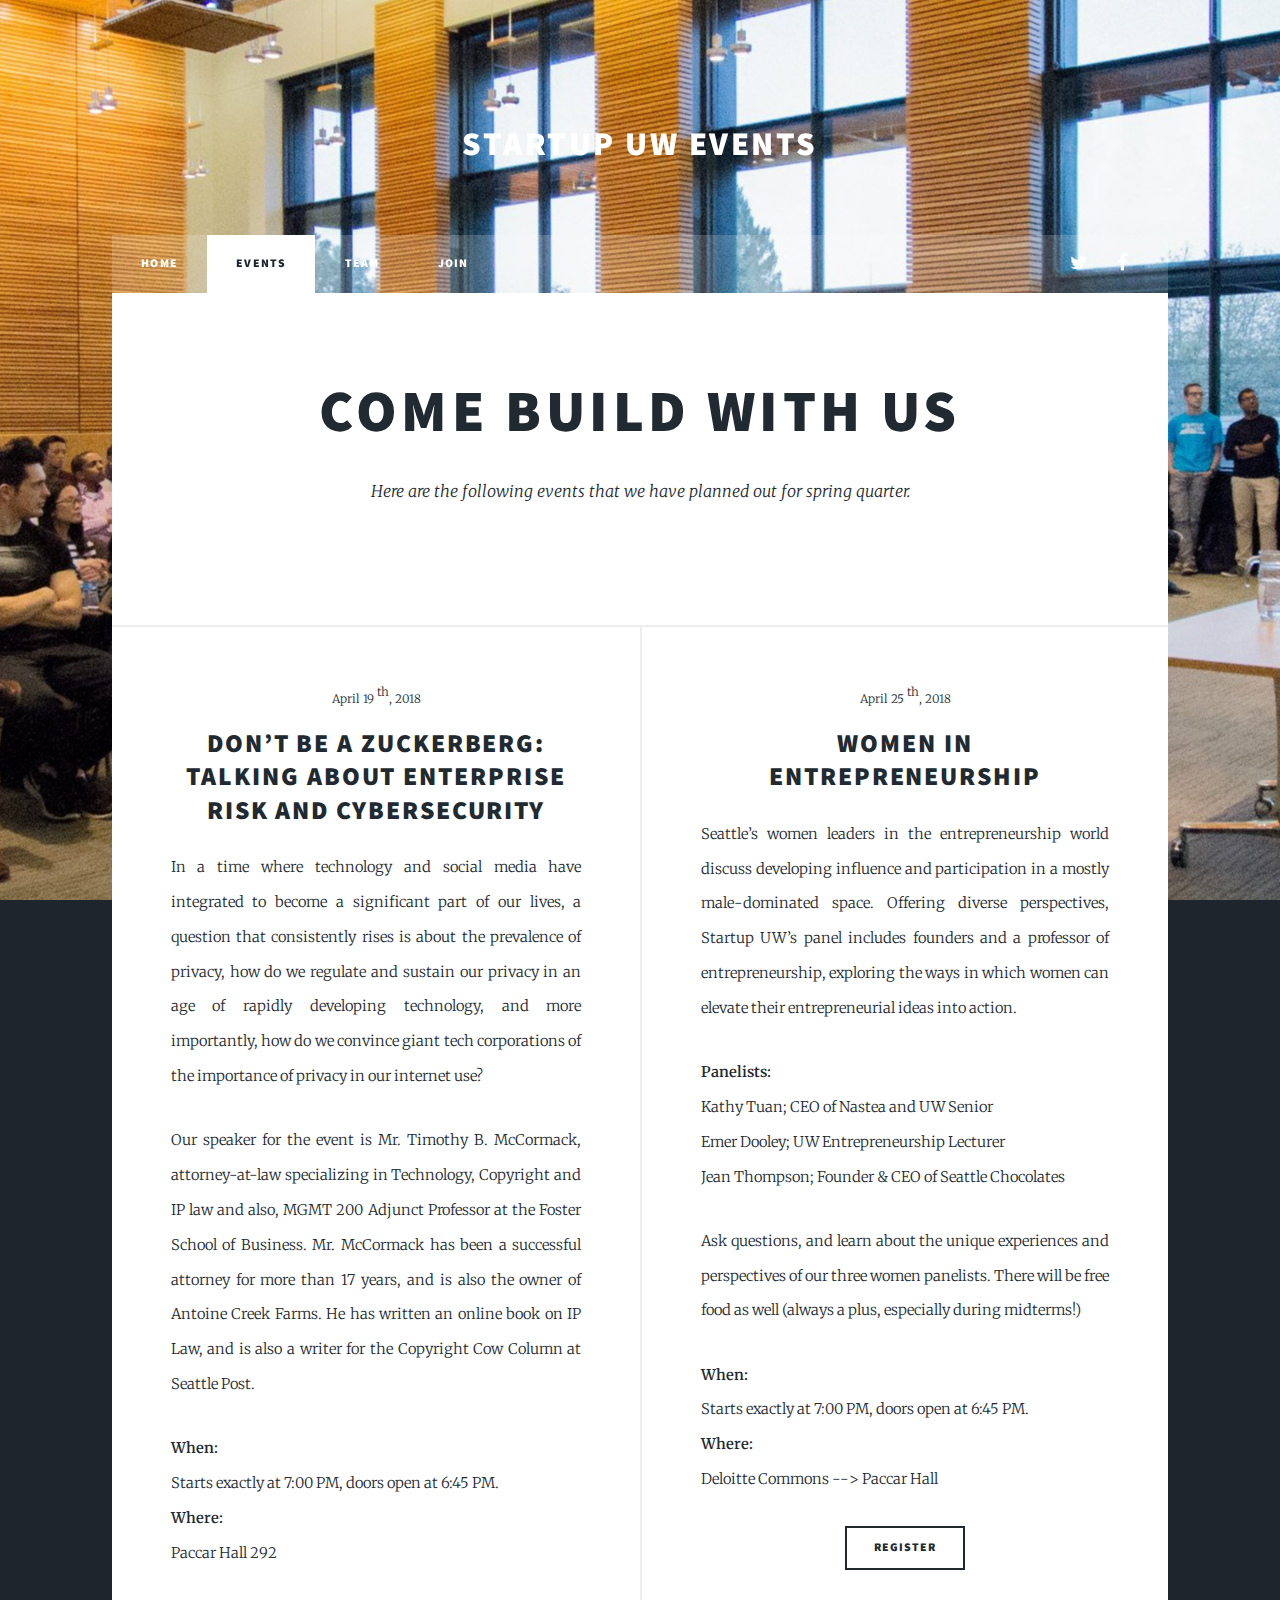
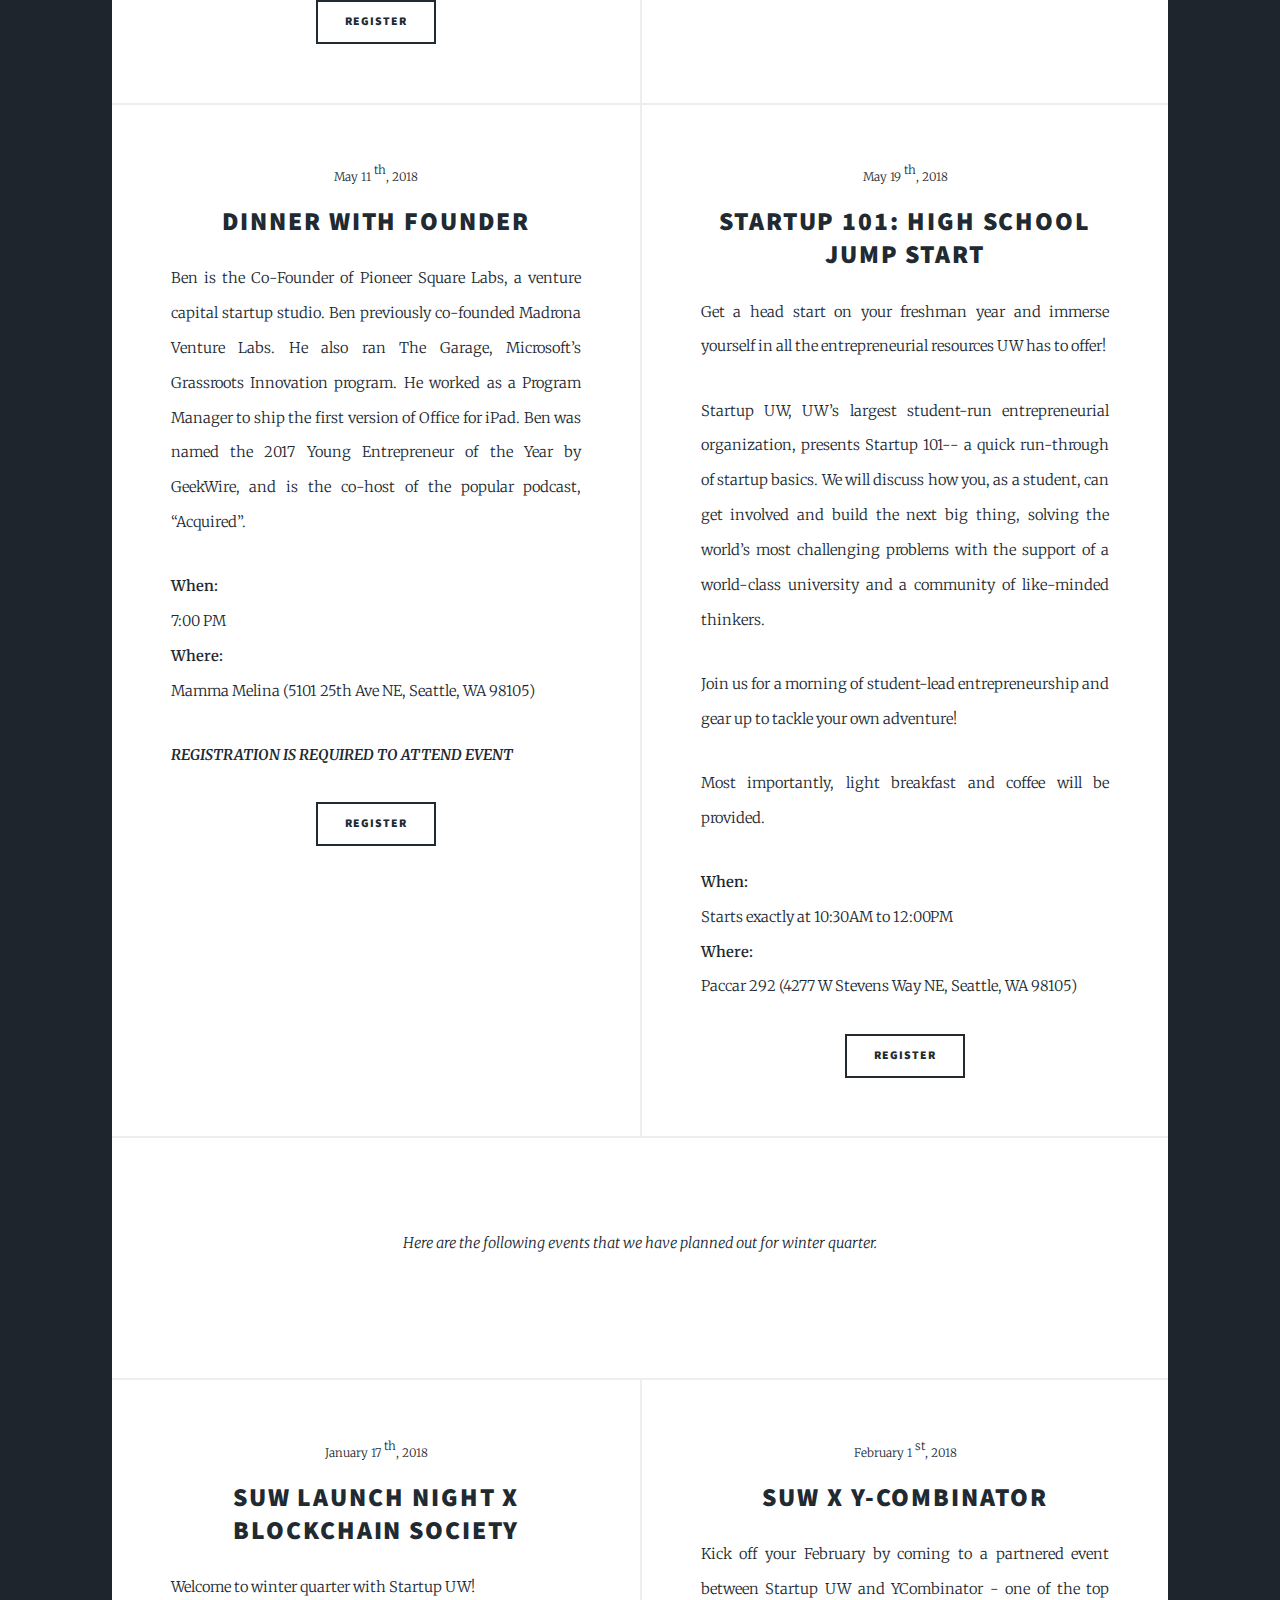
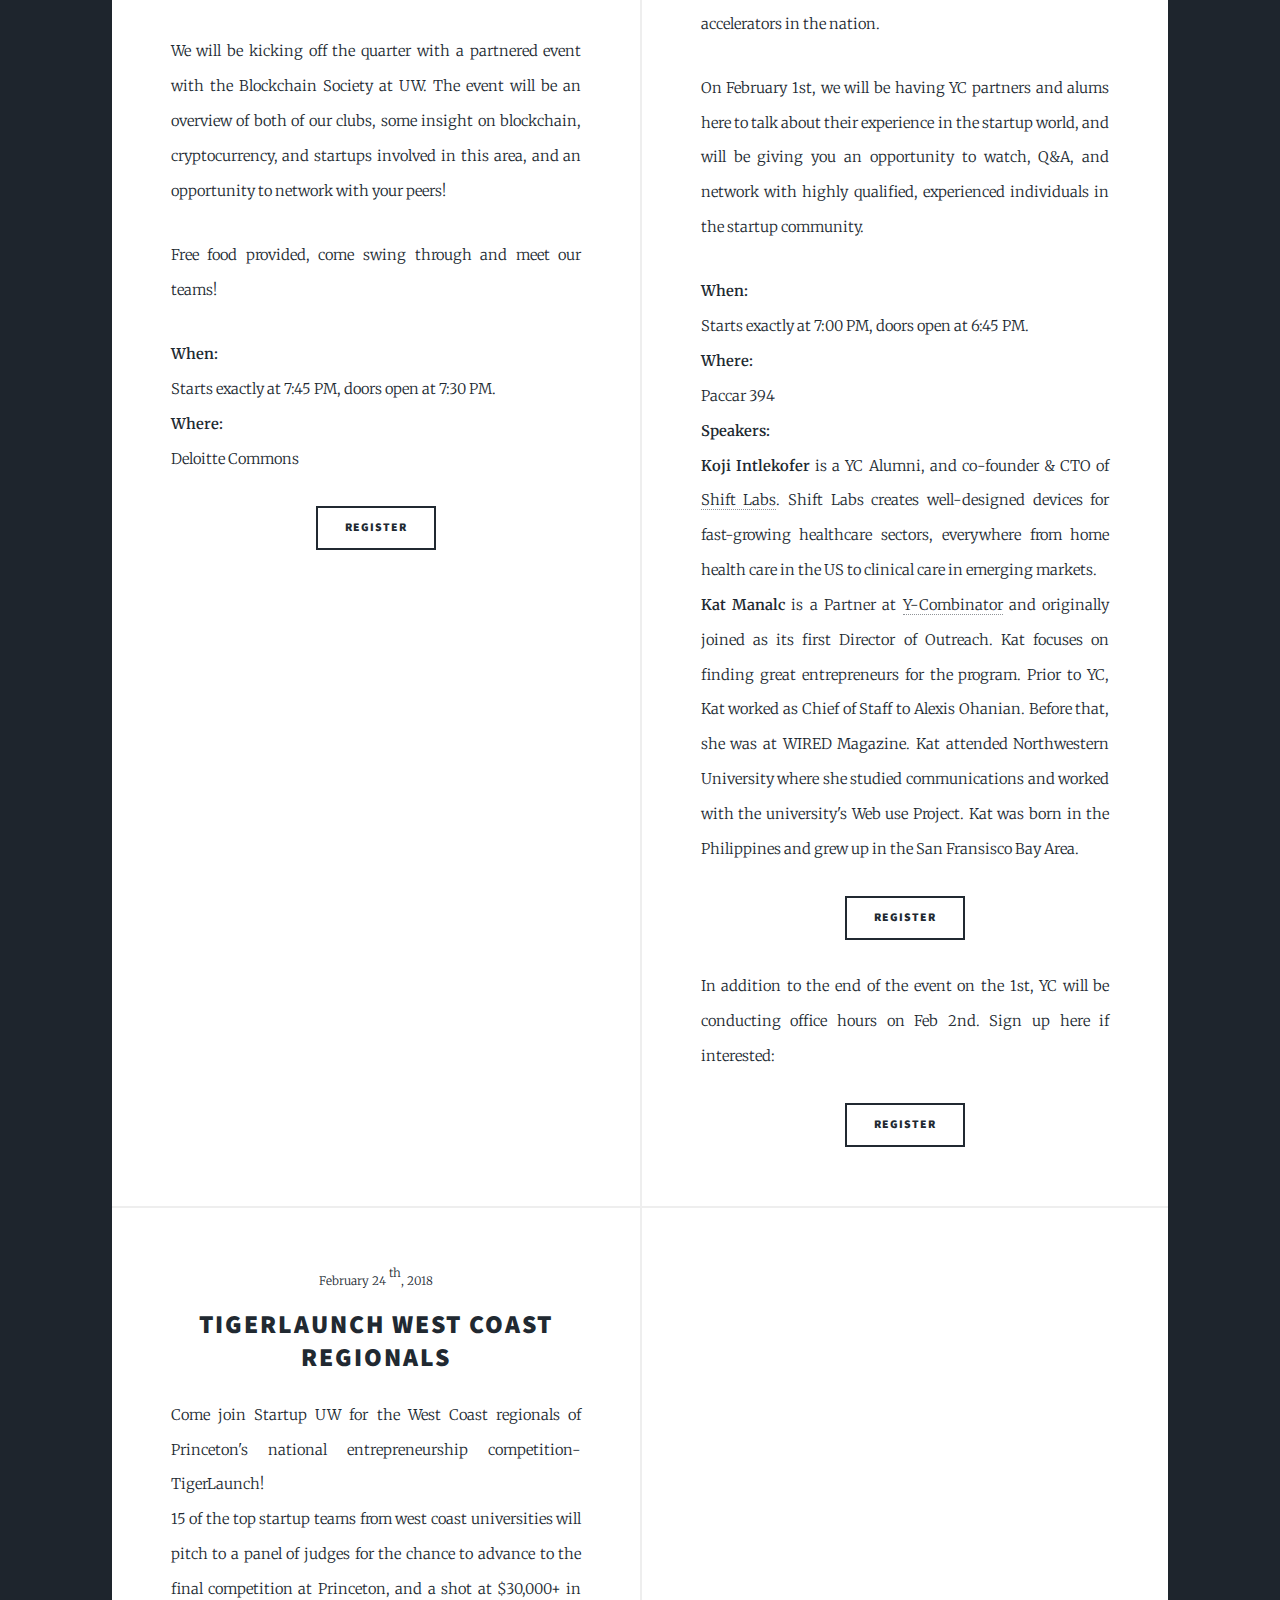
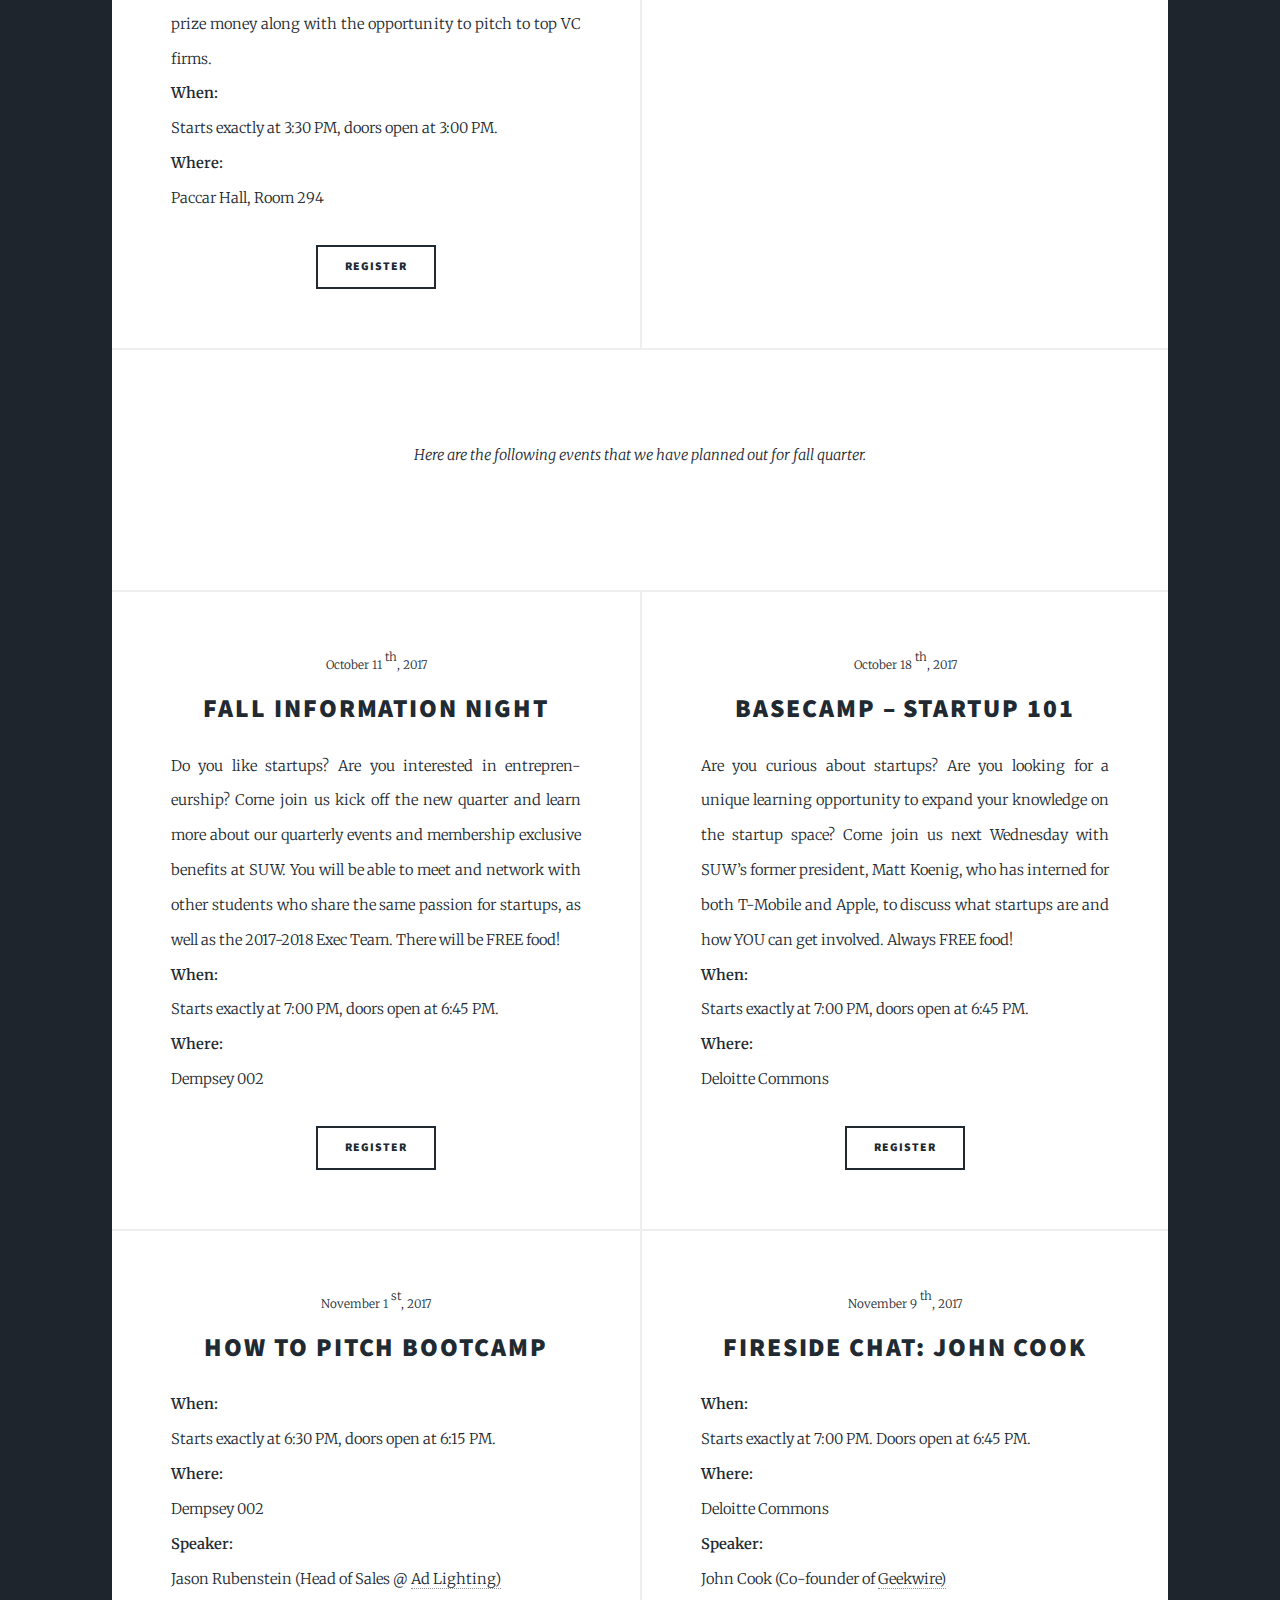
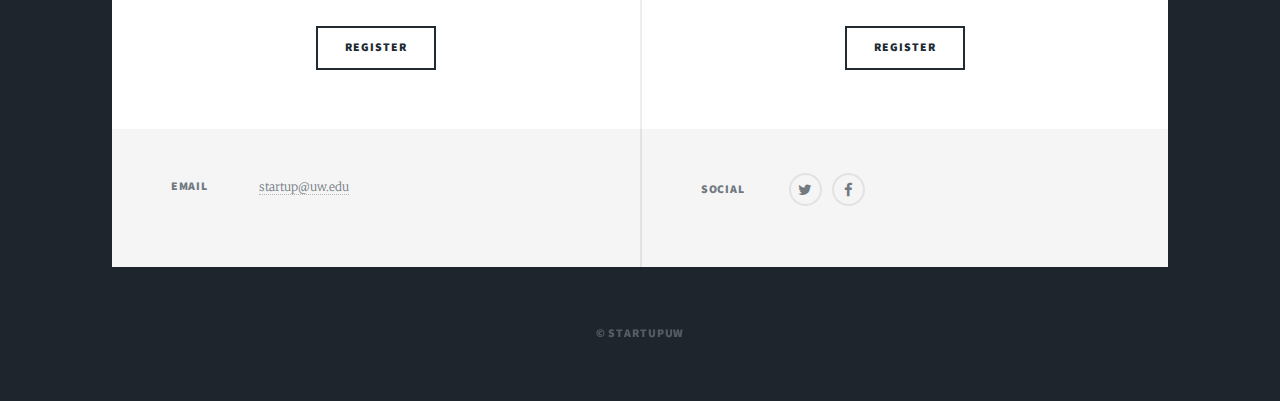
==== events.html @ 639ee4bf "transfer from old repo" ====
<!DOCTYPE HTML>
<html>
    <head>
        <!-- Global site tag (gtag.js) - Google Analytics -->
        <script async src="https://www.googletagmanager.com/gtag/js?id=UA-109520435-2"></script>
        <script>
            window.dataLayer = window.dataLayer || [];
            function gtag() { dataLayer.push(arguments); }
            gtag('js', new Date());

            gtag('config', 'UA-109520435-2');
        </script>
        <title>Startup UW Events</title>
        <meta charset="utf-8" />
        <meta name="viewport" content="width=device-width, initial-scale=1, user-scalable=no" />
        <link rel="stylesheet" href="assets/css/main.css" />
        <noscript>
            <link rel="stylesheet" href="assets/css/noscript.css" />
        </noscript>
        <link rel="shortcut icon" type="images/png" href="images/white_logo.png" />
        <!-- SEO -->
        <meta name="description" content="Here is what we have planned for the quarter." />
        <meta name="robots" content="index,follow" />
        <link rel="canonical" href="http://startupuw.com/events.html" />
        <meta property="og:locale" content="en_US" />
        <meta property="og:type" content="website" />
        <meta property="og:title" content="Startup UW Events" />
        <meta property="og:description" content="Here is what we have planned for the quarter." />
        <meta property="og:url" content="http://startupuw.com/events.html" />
        <meta property="og:site_name" content="Startup UW Events" />
    </head>
    <body class="is-loading">
        <!-- Wrapper -->
        <div id="wrapper">
            <!-- Header -->
            <header id="header">
                <a href="index.html" class="logo">Startup UW Events</a>
            </header>
            <!-- Nav -->
            <nav id="nav">
                <ul class="links">
                    <li>
                        <a href="index.html">Home</a>
                    </li>
                    <li class="active">
                        <a href="events.html">Events</a>
                    </li>
                    <li>
                        <a href="team.html">Team</a>
                    </li>
                    <li>
                        <a href="join.html">Join</a>
                    </li>
                </ul>
                <ul class="icons">
                    <li>
                        <a href="https://twitter.com/startupuw" target="_blank" class="icon fa-twitter">
                            <span class="label">Twitter</span>
                        </a>
                    </li>
                    <li>
                        <a href="https://www.facebook.com/StartupUW/" target="_blank" class="icon fa-facebook">
                            <span class="label">Facebook</span>
                        </a>
                    </li>
                </ul>
            </nav>
            <!-- Main -->
            <div id="main">
                <!-- Spring Quarter -->
                <section class="post">
                    <header class="major">
                        <h1>Come build with us</h1>
                        <p>Here are the following events that we have planned out for spring quarter.</p>
                    </header>
                </section>
                <section class="posts">
                    <article>
                        <header>
                            <span class="date">April 19
                                <sup>th</sup>, 2018</span>
                            <h2>Don’t Be A Zuckerberg: Talking About Enterprise Risk and Cybersecurity</h2>
                        </header>
                        <p>In a time where technology and social media have integrated to become a significant part of our lives,
                            a question that consistently rises is about the prevalence of privacy, how do we regulate and sustain
                            our privacy in an age of rapidly developing technology, and more importantly, how do we convince
                            giant tech corporations of the importance of privacy in our internet use?
                        </p>
                        <p>Our speaker for the event is Mr. Timothy B. McCormack, attorney-at-law specializing in Technology, Copyright
                            and IP law and also, MGMT 200 Adjunct Professor at the Foster School of Business. Mr. McCormack has
                            been a successful attorney for more than 17 years, and is also the owner of Antoine Creek Farms.
                            He has written an online book on IP Law, and is also a writer for the Copyright Cow Column at Seattle
                            Post.
                        </p>
                        <p>
                            <b>When:</b>
                            <br>Starts exactly at 7:00 PM, doors open at 6:45 PM.
                            <br>
                            <b>Where:</b>
                            <br>Paccar Hall 292
                        </p>
                        <ul class="actions">
                            <li>
                                <a href="https://www.facebook.com/events/221609828608745/" target="_blank" class="button">Register</a>
                            </li>
                        </ul>
                    </article>
                    <article>
                        <header>
                            <span class="date">April 25
                                <sup>th</sup>, 2018</span>
                            <h2>Women in Entrepreneurship</h2>
                        </header>
                        <p>Seattle’s women leaders in the entrepreneurship world discuss developing influence and participation
                            in a mostly male-dominated space. Offering diverse perspectives, Startup UW’s panel includes founders
                            and a professor of entrepreneurship, exploring the ways in which women can elevate their entrepreneurial
                            ideas into action.
                        </p>
                        <p>
                            <b>Panelists:</b>
                            <br>Kathy Tuan; CEO of Nastea and UW Senior
                            <br>Emer Dooley; UW Entrepreneurship Lecturer
                            <br>Jean Thompson; Founder & CEO of Seattle Chocolates
                        </p>
                        <p>Ask questions, and learn about the unique experiences and perspectives of our three women panelists.
                            There will be free food as well (always a plus, especially during midterms!)
                        </p>
                        <p>
                            <b>When:</b>
                            <br>Starts exactly at 7:00 PM, doors open at 6:45 PM.
                            <br>
                            <b>Where:</b>
                            <br>Deloitte Commons --> Paccar Hall
                            <br>
                        </p>
                        <ul class="actions">
                            <li>
                                <a href="https://www.facebook.com/events/1620602851350587/" target="_blank" class="button">Register</a>
                            </li>
                        </ul>
                    </article>
                    <article>
                        <header>
                            <span class="date">May 11
                                <sup>th</sup>, 2018</span>
                            <h2>Dinner with Founder</h2>
                        </header>
                        <p>Ben is the Co-Founder of Pioneer Square Labs, a venture capital startup studio. Ben previously co-founded
                            Madrona Venture Labs. He also ran The Garage, Microsoft’s Grassroots Innovation program. He worked
                            as a Program Manager to ship the first version of Office for iPad. Ben was named the 2017 Young Entrepreneur
                            of the Year by GeekWire, and is the co-host of the popular podcast, “Acquired”.
                        </p>
                        <p>
                            <b>When:</b>
                            <br>7:00 PM
                            <br>
                            <b>Where:</b>
                            <br>Mamma Melina (5101 25th Ave NE, Seattle, WA 98105)
                        </p>
                        <p>
                            <b>
                                <i>REGISTRATION IS REQUIRED TO ATTEND EVENT</i>
                            </b>
                        </p>
                        <ul class="actions">
                            <li>
                                <a href="https://docs.google.com/forms/d/e/1FAIpQLSdg9eUUp4N2wYi7ADq1NEzGvIMJ6RILuIgF_7O7c1Q0w0enww/viewform" target="_blank"
                                    class="button">Register</a>
                            </li>
                        </ul>
                    </article>
                    <article>
                        <header>
                            <span class="date">May 19
                                <sup>th</sup>, 2018</span>
                            <h2>Startup 101: High School Jump Start</h2>
                        </header>
                        <p>Get a head start on your freshman year and immerse yourself in all the entrepreneurial resources UW has
                            to offer!
                        </p>
                        <p>Startup UW, UW’s largest student-run entrepreneurial organization, presents Startup 101-- a quick run-through
                            of startup basics. We will discuss how you, as a student, can get involved and build the next big
                            thing, solving the world’s most challenging problems with the support of a world-class university
                            and a community of like-minded thinkers.
                        </p>
                        <p>Join us for a morning of student-lead entrepreneurship and gear up to tackle your own adventure!</p>
                        <p>Most importantly, light breakfast and coffee will be provided.
                        </p>
                        <p>
                            <b>When:</b>
                            <br>Starts exactly at 10:30AM to 12:00PM
                            <br>
                            <b>Where:</b>
                            <br>Paccar 292 (4277 W Stevens Way NE, Seattle, WA 98105)
                        </p>
                        <ul class="actions">
                            <li>
                                <a href="https://docs.google.com/forms/d/e/1FAIpQLSfsmeX9G_Hav7gb3EBlpR1J9qPY_Q-9jnUldA_1PA6x4UiReg/viewform" target="_blank"
                                    class="button">Register</a>
                            </li>
                        </ul>
                    </article>
                </section>
                <!-- Winter Quarter -->
                <section class="post">
                    <header class="major">
                        <p>Here are the following events that we have planned out for winter quarter.</p>
                    </header>
                </section>
                <section class="posts">
                    <article>
                        <header>
                            <span class="date">January 17
                                <sup>th</sup>, 2018</span>
                            <h2>SUW Launch Night x Blockchain Society</h2>
                        </header>
                        <p>Welcome to winter quarter with Startup UW!</p>
                        <p>We will be kicking off the quarter with a partnered event with the Blockchain Society at UW. The event
                            will be an overview of both of our clubs, some insight on blockchain, cryptocurrency, and startups
                            involved in this area, and an opportunity to network with your peers!
                        </p>
                        <p>Free food provided, come swing through and meet our teams!</p>
                        <p>
                            <b>When:</b>
                            <br>Starts exactly at 7:45 PM, doors open at 7:30 PM.
                            <br>
                            <b>Where:</b>
                            <br>Deloitte Commons
                        </p>
                        <ul class="actions">
                            <li>
                                <a href="https://www.facebook.com/events/256025031598084/" target="_blank" class="button">Register</a>
                            </li>
                        </ul>
                    </article>
                    <article>
                        <header>
                            <span class="date">February 1
                                <sup>st</sup>, 2018</span>
                            <h2>SUW x Y-Combinator</h2>
                        </header>
                        <p>Kick off your February by coming to a partnered event between Startup UW and YCombinator - one of the
                            top accelerators in the nation.
                        </p>
                        <p>On February 1st, we will be having YC partners and alums here to talk about their experience in the startup
                            world, and will be giving you an opportunity to watch, Q&A, and network with highly qualified, experienced
                            individuals in the startup community.
                        </p>
                        <p>
                            <b>When:</b>
                            <br>Starts exactly at 7:00 PM, doors open at 6:45 PM.
                            <br>
                            <b>Where:</b>
                            <br>Paccar 394
                            <br>
                            <b>Speakers:</b>
                            <br>
                            <b>Koji Intlekofer</b> is a YC Alumni, and co-founder & CTO of
                            <a href="http://www.shiftlabs.com/" target="_blank">Shift Labs</a>. Shift Labs creates well-designed devices for fast-growing healthcare sectors, everywhere
                            from home health care in the US to clinical care in emerging markets.
                            <br>
                            <b>Kat Manalc</b> is a Partner at
                            <a href="http://www.ycombinator.com/" target="_blank">Y-Combinator</a> and originally joined as its first Director of Outreach. Kat focuses on finding
                            great entrepreneurs for the program. Prior to YC, Kat worked as Chief of Staff to Alexis Ohanian.
                            Before that, she was at WIRED Magazine. Kat attended Northwestern University where she studied communications
                            and worked with the university's Web use Project. Kat was born in the Philippines and grew up in
                            the San Fransisco Bay Area.
                        </p>
                        <ul class="actions">
                            <li>
                                <a href="https://www.facebook.com/events/1948756235441749/" target="_blank" class="button">Register</a>
                            </li>
                        </ul>
                        <p>
                            In addition to the end of the event on the 1st, YC will be conducting office hours on Feb 2nd. Sign up here if interested:
                        </p>
                        <ul class="actions">
                            <li>
                                <a href="https://apply.ycombinator.com/events/153" target="_blank" class="button">Register</a>
                            </li>
                        </ul>
                    </article>
                    <article>
                        <header>
                            <span class="date">February 24
                                <sup>th</sup>, 2018</span>
                            <h2>TigerLaunch West Coast Regionals</h2>
                        </header>
                        <p>Come join Startup UW for the West Coast regionals of Princeton's national entrepreneurship competition-
                            TigerLaunch!
                            <br>15 of the top startup teams from west coast universities will pitch to a panel of judges for the
                            chance to advance to the final competition at Princeton, and a shot at $30,000+ in prize money along
                            with the opportunity to pitch to top VC firms.
                            <br>
                            <b>When:</b>
                            <br>Starts exactly at 3:30 PM, doors open at 3:00 PM.
                            <br>
                            <b>Where:</b>
                            <br>Paccar Hall, Room 294
                        </p>
                        <ul class="actions">
                            <li>
                                <a href="https://www.facebook.com/events/326226177869928/" target="_blank" class="button">Register</a>
                            </li>
                        </ul>
                    </article>
                    <article>
                    </article>
                </section>
                <!-- Autumn Quarter -->
                <section class="post">
                    <header class="major">
                        <p>Here are the following events that we have planned out for fall quarter.</p>
                    </header>
                </section>
                <section class="posts">
                    <article>
                        <header>
                            <span class="date">October 11
                                <sup>th</sup>, 2017</span>
                            <h2>Fall Information Night</h2>
                        </header>
                        <p>
                            Do you like startups? Are you interested in entrepren- eurship? Come join us kick off the new quarter and learn more about
                            our quarterly events and membership exclusive benefits at SUW. You will be able to meet and network
                            with other students who share the same passion for startups, as well as the 2017-2018 Exec Team.
                            There will be FREE food!
                            <br>
                            <b>When:</b>
                            <br>Starts exactly at 7:00 PM, doors open at 6:45 PM.
                            <br>
                            <b>Where:</b>
                            <br> Dempsey 002
                        </p>
                        <ul class="actions">
                            <li>
                                <a href="#" target="_blank" class="button">Register</a>
                            </li>
                        </ul>
                    </article>
                    <article>
                        <header>
                            <span class="date">October 18
                                <sup>th</sup>, 2017</span>
                            <h2>BASECAMP – STARTUP 101</h2>
                        </header>
                        <p>Are you curious about startups? Are you looking for a unique learning opportunity to expand your knowledge
                            on the startup space? Come join us next Wednesday with SUW’s former president, Matt Koenig, who has
                            interned for both T-Mobile and Apple, to discuss what startups are and how YOU can get involved.
                            Always FREE food!
                            <br>
                            <b>When:</b>
                            <br>Starts exactly at 7:00 PM, doors open at 6:45 PM.
                            <br>
                            <b>Where:</b>
                            <br>Deloitte Commons
                        </p>
                        <ul class="actions">
                            <li>
                                <a href="#" target="_blank" class="button">Register</a>
                            </li>
                        </ul>
                    </article>
                    <article>
                        <header>
                            <span class="date">November 1
                                <sup>st</sup>, 2017</span>
                            <h2>How to Pitch Bootcamp</h2>
                        </header>
                        <p>
                            <b>When:</b>
                            <br>Starts exactly at 6:30 PM, doors open at 6:15 PM.
                            <br>
                            <b>Where:</b>
                            <br>Dempsey 002
                            <br>
                            <b>Speaker:</b>
                            <br> Jason Rubenstein (Head of Sales @
                            <a href="https://www.adlightning.com/" target="_blank">Ad Lighting)</a>
                        </p>
                        <ul class="actions">
                            <li>
                                <a href="#" target="_blank" class="button">Register</a>
                            </li>
                        </ul>
                    </article>
                    <article>
                        <header>
                            <span class="date">November 9
                                <sup>th</sup>, 2017</span>
                            <h2>Fireside Chat: John Cook</h2>
                        </header>
                        <p>
                            <b>When:</b>
                            <br>Starts exactly at 7:00 PM. Doors open at 6:45 PM.
                            <br>
                            <b>Where:</b>
                            <br>Deloitte Commons
                            <br>
                            <b>Speaker:</b>
                            <br> John Cook (Co-founder of
                            <a href="https://www.geekwire.com/" target="_blank">Geekwire)</a>
                        </p>
                        <ul class="actions">
                            <li>
                                <a href="#" target="_blank" class="button">Register</a>
                            </li>
                        </ul>
                    </article>
                </section>
            </div>
            <!-- Footer -->
            <footer id="footer">
                <section class="split contact">
                    <section>
                        <h3>Email</h3>
                        <p>
                            <a href="mailto:startup@uw.edu">startup@uw.edu</a>
                        </p>
                    </section>
                </section>
                <section class="split contact">
                    <section>
                        <h3>Social</h3>
                        <ul class="icons alt">
                            <li>
                                <a href="https://twitter.com/startupuw" target="_blank" class="icon alt fa-twitter">
                                    <span class="label">Twitter</span>
                                </a>
                            </li>
                            <li>
                                <a href="https://www.facebook.com/StartupUW/" target="_blank" class="icon alt fa-facebook">
                                    <span class="label">Facebook</span>
                                </a>
                            </li>
                        </ul>
                    </section>
                </section>
            </footer>
            <!-- Copyright -->
            <div id="copyright">
                <ul>
                    <li>&copy; StartupUW</li>
                </ul>
            </div>
        </div>
        <!-- Scripts -->
        <script src="assets/js/jquery.min.js"></script>
        <script src="assets/js/jquery.scrollex.min.js"></script>
        <script src="assets/js/jquery.scrolly.min.js"></script>
        <script src="assets/js/skel.min.js"></script>
        <script src="assets/js/util.js"></script>
        <script src="assets/js/main.js"></script>
    </body>
</html>
---- assets/css/main.css ----
@import url(font-awesome.min.css);
@import url("https://fonts.googleapis.com/css?family=Merriweather:300,700,300italic,700italic|Source+Sans+Pro:900");

/* Reset */

	html, body, div, span, applet, object, iframe, h1, h2, h3, h4, h5, h6, p, blockquote, pre, a, abbr, acronym, address, big, cite, code, del, dfn, em, img, ins, kbd, q, s, samp, small, strike, strong, sub, sup, tt, var, b, u, i, center, dl, dt, dd, ol, ul, li, fieldset, form, label, legend, table, caption, tbody, tfoot, thead, tr, th, td, article, aside, canvas, details, embed, figure, figcaption, footer, header, hgroup, menu, nav, output, ruby, section, summary, time, mark, audio, video {
		margin: 0;
		padding: 0;
		border: 0;
		font-size: 100%;
		font: inherit;
		vertical-align: baseline;
	}

	article, aside, details, figcaption, figure, footer, header, hgroup, menu, nav, section {
		display: block;
	}

	body {
		line-height: 1;
	}

	ol, ul {
		list-style: none;
	}

	blockquote, q {
		quotes: none;
	}

	blockquote:before, blockquote:after, q:before, q:after {
		content: '';
		content: none;
	}

	table {
		border-collapse: collapse;
		border-spacing: 0;
	}

	body {
		-webkit-text-size-adjust: none;
	}

/* Box Model */

	*, *:before, *:after {
		-moz-box-sizing: border-box;
		-webkit-box-sizing: border-box;
		box-sizing: border-box;
	}

/* Grid */

	.row {
		border-bottom: solid 1px transparent;
		-moz-box-sizing: border-box;
		-webkit-box-sizing: border-box;
		box-sizing: border-box;
	}

	.row > * {
		float: left;
		-moz-box-sizing: border-box;
		-webkit-box-sizing: border-box;
		box-sizing: border-box;
	}

	.row:after, .row:before {
		content: '';
		display: block;
		clear: both;
		height: 0;
	}

	.row.uniform > * > :first-child {
		margin-top: 0;
	}

	.row.uniform > * > :last-child {
		margin-bottom: 0;
	}

	.row.\30 \25 > * {
		padding: 0 0 0 0rem;
	}

	.row.\30 \25 {
		margin: 0 0 -1px 0rem;
	}

	.row.uniform.\30 \25 > * {
		padding: 0rem 0 0 0rem;
	}

	.row.uniform.\30 \25 {
		margin: 0rem 0 -1px 0rem;
	}

	.row > * {
		padding: 0 0 0 1.5rem;
	}

	.row {
		margin: 0 0 -1px -1.5rem;
	}

	.row.uniform > * {
		padding: 1.5rem 0 0 1.5rem;
	}

	.row.uniform {
		margin: -1.5rem 0 -1px -1.5rem;
	}

	.row.\32 00\25 > * {
		padding: 0 0 0 3rem;
	}

	.row.\32 00\25 {
		margin: 0 0 -1px -3rem;
	}

	.row.uniform.\32 00\25 > * {
		padding: 3rem 0 0 3rem;
	}

	.row.uniform.\32 00\25 {
		margin: -3rem 0 -1px -3rem;
	}

	.row.\31 50\25 > * {
		padding: 0 0 0 2.25rem;
	}

	.row.\31 50\25 {
		margin: 0 0 -1px -2.25rem;
	}

	.row.uniform.\31 50\25 > * {
		padding: 2.25rem 0 0 2.25rem;
	}

	.row.uniform.\31 50\25 {
		margin: -2.25rem 0 -1px -2.25rem;
	}

	.row.\35 0\25 > * {
		padding: 0 0 0 0.75rem;
	}

	.row.\35 0\25 {
		margin: 0 0 -1px -0.75rem;
	}

	.row.uniform.\35 0\25 > * {
		padding: 0.75rem 0 0 0.75rem;
	}

	.row.uniform.\35 0\25 {
		margin: -0.75rem 0 -1px -0.75rem;
	}

	.row.\32 5\25 > * {
		padding: 0 0 0 0.375rem;
	}

	.row.\32 5\25 {
		margin: 0 0 -1px -0.375rem;
	}

	.row.uniform.\32 5\25 > * {
		padding: 0.375rem 0 0 0.375rem;
	}

	.row.uniform.\32 5\25 {
		margin: -0.375rem 0 -1px -0.375rem;
	}

	.\31 2u, .\31 2u\24 {
		width: 100%;
		clear: none;
		margin-left: 0;
	}

	.\31 1u, .\31 1u\24 {
		width: 91.6666666667%;
		clear: none;
		margin-left: 0;
	}

	.\31 0u, .\31 0u\24 {
		width: 83.3333333333%;
		clear: none;
		margin-left: 0;
	}

	.\39 u, .\39 u\24 {
		width: 75%;
		clear: none;
		margin-left: 0;
	}

	.\38 u, .\38 u\24 {
		width: 66.6666666667%;
		clear: none;
		margin-left: 0;
	}

	.\37 u, .\37 u\24 {
		width: 58.3333333333%;
		clear: none;
		margin-left: 0;
	}

	.\36 u, .\36 u\24 {
		width: 50%;
		clear: none;
		margin-left: 0;
	}

	.\35 u, .\35 u\24 {
		width: 41.6666666667%;
		clear: none;
		margin-left: 0;
	}

	.\34 u, .\34 u\24 {
		width: 33.3333333333%;
		clear: none;
		margin-left: 0;
	}

	.\33 u, .\33 u\24 {
		width: 25%;
		clear: none;
		margin-left: 0;
	}

	.\32 u, .\32 u\24 {
		width: 16.6666666667%;
		clear: none;
		margin-left: 0;
	}

	.\31 u, .\31 u\24 {
		width: 8.3333333333%;
		clear: none;
		margin-left: 0;
	}

	.\31 2u\24 + *,
	.\31 1u\24 + *,
	.\31 0u\24 + *,
	.\39 u\24 + *,
	.\38 u\24 + *,
	.\37 u\24 + *,
	.\36 u\24 + *,
	.\35 u\24 + *,
	.\34 u\24 + *,
	.\33 u\24 + *,
	.\32 u\24 + *,
	.\31 u\24 + * {
		clear: left;
	}

	.\-11u {
		margin-left: 91.66667%;
	}

	.\-10u {
		margin-left: 83.33333%;
	}

	.\-9u {
		margin-left: 75%;
	}

	.\-8u {
		margin-left: 66.66667%;
	}

	.\-7u {
		margin-left: 58.33333%;
	}

	.\-6u {
		margin-left: 50%;
	}

	.\-5u {
		margin-left: 41.66667%;
	}

	.\-4u {
		margin-left: 33.33333%;
	}

	.\-3u {
		margin-left: 25%;
	}

	.\-2u {
		margin-left: 16.66667%;
	}

	.\-1u {
		margin-left: 8.33333%;
	}

	@media screen and (max-width: 1680px) {

		.row > * {
			padding: 0 0 0 1.5rem;
		}

		.row {
			margin: 0 0 -1px -1.5rem;
		}

		.row.uniform > * {
			padding: 1.5rem 0 0 1.5rem;
		}

		.row.uniform {
			margin: -1.5rem 0 -1px -1.5rem;
		}

		.row.\32 00\25 > * {
			padding: 0 0 0 3rem;
		}

		.row.\32 00\25 {
			margin: 0 0 -1px -3rem;
		}

		.row.uniform.\32 00\25 > * {
			padding: 3rem 0 0 3rem;
		}

		.row.uniform.\32 00\25 {
			margin: -3rem 0 -1px -3rem;
		}

		.row.\31 50\25 > * {
			padding: 0 0 0 2.25rem;
		}

		.row.\31 50\25 {
			margin: 0 0 -1px -2.25rem;
		}

		.row.uniform.\31 50\25 > * {
			padding: 2.25rem 0 0 2.25rem;
		}

		.row.uniform.\31 50\25 {
			margin: -2.25rem 0 -1px -2.25rem;
		}

		.row.\35 0\25 > * {
			padding: 0 0 0 0.75rem;
		}

		.row.\35 0\25 {
			margin: 0 0 -1px -0.75rem;
		}

		.row.uniform.\35 0\25 > * {
			padding: 0.75rem 0 0 0.75rem;
		}

		.row.uniform.\35 0\25 {
			margin: -0.75rem 0 -1px -0.75rem;
		}

		.row.\32 5\25 > * {
			padding: 0 0 0 0.375rem;
		}

		.row.\32 5\25 {
			margin: 0 0 -1px -0.375rem;
		}

		.row.uniform.\32 5\25 > * {
			padding: 0.375rem 0 0 0.375rem;
		}

		.row.uniform.\32 5\25 {
			margin: -0.375rem 0 -1px -0.375rem;
		}

		.\31 2u\28xlarge\29, .\31 2u\24\28xlarge\29 {
			width: 100%;
			clear: none;
			margin-left: 0;
		}

		.\31 1u\28xlarge\29, .\31 1u\24\28xlarge\29 {
			width: 91.6666666667%;
			clear: none;
			margin-left: 0;
		}

		.\31 0u\28xlarge\29, .\31 0u\24\28xlarge\29 {
			width: 83.3333333333%;
			clear: none;
			margin-left: 0;
		}

		.\39 u\28xlarge\29, .\39 u\24\28xlarge\29 {
			width: 75%;
			clear: none;
			margin-left: 0;
		}

		.\38 u\28xlarge\29, .\38 u\24\28xlarge\29 {
			width: 66.6666666667%;
			clear: none;
			margin-left: 0;
		}

		.\37 u\28xlarge\29, .\37 u\24\28xlarge\29 {
			width: 58.3333333333%;
			clear: none;
			margin-left: 0;
		}

		.\36 u\28xlarge\29, .\36 u\24\28xlarge\29 {
			width: 50%;
			clear: none;
			margin-left: 0;
		}

		.\35 u\28xlarge\29, .\35 u\24\28xlarge\29 {
			width: 41.6666666667%;
			clear: none;
			margin-left: 0;
		}

		.\34 u\28xlarge\29, .\34 u\24\28xlarge\29 {
			width: 33.3333333333%;
			clear: none;
			margin-left: 0;
		}

		.\33 u\28xlarge\29, .\33 u\24\28xlarge\29 {
			width: 25%;
			clear: none;
			margin-left: 0;
		}

		.\32 u\28xlarge\29, .\32 u\24\28xlarge\29 {
			width: 16.6666666667%;
			clear: none;
			margin-left: 0;
		}

		.\31 u\28xlarge\29, .\31 u\24\28xlarge\29 {
			width: 8.3333333333%;
			clear: none;
			margin-left: 0;
		}

		.\31 2u\24\28xlarge\29 + *,
		.\31 1u\24\28xlarge\29 + *,
		.\31 0u\24\28xlarge\29 + *,
		.\39 u\24\28xlarge\29 + *,
		.\38 u\24\28xlarge\29 + *,
		.\37 u\24\28xlarge\29 + *,
		.\36 u\24\28xlarge\29 + *,
		.\35 u\24\28xlarge\29 + *,
		.\34 u\24\28xlarge\29 + *,
		.\33 u\24\28xlarge\29 + *,
		.\32 u\24\28xlarge\29 + *,
		.\31 u\24\28xlarge\29 + * {
			clear: left;
		}

		.\-11u\28xlarge\29 {
			margin-left: 91.66667%;
		}

		.\-10u\28xlarge\29 {
			margin-left: 83.33333%;
		}

		.\-9u\28xlarge\29 {
			margin-left: 75%;
		}

		.\-8u\28xlarge\29 {
			margin-left: 66.66667%;
		}

		.\-7u\28xlarge\29 {
			margin-left: 58.33333%;
		}

		.\-6u\28xlarge\29 {
			margin-left: 50%;
		}

		.\-5u\28xlarge\29 {
			margin-left: 41.66667%;
		}

		.\-4u\28xlarge\29 {
			margin-left: 33.33333%;
		}

		.\-3u\28xlarge\29 {
			margin-left: 25%;
		}

		.\-2u\28xlarge\29 {
			margin-left: 16.66667%;
		}

		.\-1u\28xlarge\29 {
			margin-left: 8.33333%;
		}

	}

	@media screen and (max-width: 1280px) {

		.row > * {
			padding: 0 0 0 1.5rem;
		}

		.row {
			margin: 0 0 -1px -1.5rem;
		}

		.row.uniform > * {
			padding: 1.5rem 0 0 1.5rem;
		}

		.row.uniform {
			margin: -1.5rem 0 -1px -1.5rem;
		}

		.row.\32 00\25 > * {
			padding: 0 0 0 3rem;
		}

		.row.\32 00\25 {
			margin: 0 0 -1px -3rem;
		}

		.row.uniform.\32 00\25 > * {
			padding: 3rem 0 0 3rem;
		}

		.row.uniform.\32 00\25 {
			margin: -3rem 0 -1px -3rem;
		}

		.row.\31 50\25 > * {
			padding: 0 0 0 2.25rem;
		}

		.row.\31 50\25 {
			margin: 0 0 -1px -2.25rem;
		}

		.row.uniform.\31 50\25 > * {
			padding: 2.25rem 0 0 2.25rem;
		}

		.row.uniform.\31 50\25 {
			margin: -2.25rem 0 -1px -2.25rem;
		}

		.row.\35 0\25 > * {
			padding: 0 0 0 0.75rem;
		}

		.row.\35 0\25 {
			margin: 0 0 -1px -0.75rem;
		}

		.row.uniform.\35 0\25 > * {
			padding: 0.75rem 0 0 0.75rem;
		}

		.row.uniform.\35 0\25 {
			margin: -0.75rem 0 -1px -0.75rem;
		}

		.row.\32 5\25 > * {
			padding: 0 0 0 0.375rem;
		}

		.row.\32 5\25 {
			margin: 0 0 -1px -0.375rem;
		}

		.row.uniform.\32 5\25 > * {
			padding: 0.375rem 0 0 0.375rem;
		}

		.row.uniform.\32 5\25 {
			margin: -0.375rem 0 -1px -0.375rem;
		}

		.\31 2u\28large\29, .\31 2u\24\28large\29 {
			width: 100%;
			clear: none;
			margin-left: 0;
		}

		.\31 1u\28large\29, .\31 1u\24\28large\29 {
			width: 91.6666666667%;
			clear: none;
			margin-left: 0;
		}

		.\31 0u\28large\29, .\31 0u\24\28large\29 {
			width: 83.3333333333%;
			clear: none;
			margin-left: 0;
		}

		.\39 u\28large\29, .\39 u\24\28large\29 {
			width: 75%;
			clear: none;
			margin-left: 0;
		}

		.\38 u\28large\29, .\38 u\24\28large\29 {
			width: 66.6666666667%;
			clear: none;
			margin-left: 0;
		}

		.\37 u\28large\29, .\37 u\24\28large\29 {
			width: 58.3333333333%;
			clear: none;
			margin-left: 0;
		}

		.\36 u\28large\29, .\36 u\24\28large\29 {
			width: 50%;
			clear: none;
			margin-left: 0;
		}

		.\35 u\28large\29, .\35 u\24\28large\29 {
			width: 41.6666666667%;
			clear: none;
			margin-left: 0;
		}

		.\34 u\28large\29, .\34 u\24\28large\29 {
			width: 33.3333333333%;
			clear: none;
			margin-left: 0;
		}

		.\33 u\28large\29, .\33 u\24\28large\29 {
			width: 25%;
			clear: none;
			margin-left: 0;
		}

		.\32 u\28large\29, .\32 u\24\28large\29 {
			width: 16.6666666667%;
			clear: none;
			margin-left: 0;
		}

		.\31 u\28large\29, .\31 u\24\28large\29 {
			width: 8.3333333333%;
			clear: none;
			margin-left: 0;
		}

		.\31 2u\24\28large\29 + *,
		.\31 1u\24\28large\29 + *,
		.\31 0u\24\28large\29 + *,
		.\39 u\24\28large\29 + *,
		.\38 u\24\28large\29 + *,
		.\37 u\24\28large\29 + *,
		.\36 u\24\28large\29 + *,
		.\35 u\24\28large\29 + *,
		.\34 u\24\28large\29 + *,
		.\33 u\24\28large\29 + *,
		.\32 u\24\28large\29 + *,
		.\31 u\24\28large\29 + * {
			clear: left;
		}

		.\-11u\28large\29 {
			margin-left: 91.66667%;
		}

		.\-10u\28large\29 {
			margin-left: 83.33333%;
		}

		.\-9u\28large\29 {
			margin-left: 75%;
		}

		.\-8u\28large\29 {
			margin-left: 66.66667%;
		}

		.\-7u\28large\29 {
			margin-left: 58.33333%;
		}

		.\-6u\28large\29 {
			margin-left: 50%;
		}

		.\-5u\28large\29 {
			margin-left: 41.66667%;
		}

		.\-4u\28large\29 {
			margin-left: 33.33333%;
		}

		.\-3u\28large\29 {
			margin-left: 25%;
		}

		.\-2u\28large\29 {
			margin-left: 16.66667%;
		}

		.\-1u\28large\29 {
			margin-left: 8.33333%;
		}

	}

	@media screen and (max-width: 980px) {

		.row > * {
			padding: 0 0 0 1.5rem;
		}

		.row {
			margin: 0 0 -1px -1.5rem;
		}

		.row.uniform > * {
			padding: 1.5rem 0 0 1.5rem;
		}

		.row.uniform {
			margin: -1.5rem 0 -1px -1.5rem;
		}

		.row.\32 00\25 > * {
			padding: 0 0 0 3rem;
		}

		.row.\32 00\25 {
			margin: 0 0 -1px -3rem;
		}

		.row.uniform.\32 00\25 > * {
			padding: 3rem 0 0 3rem;
		}

		.row.uniform.\32 00\25 {
			margin: -3rem 0 -1px -3rem;
		}

		.row.\31 50\25 > * {
			padding: 0 0 0 2.25rem;
		}

		.row.\31 50\25 {
			margin: 0 0 -1px -2.25rem;
		}

		.row.uniform.\31 50\25 > * {
			padding: 2.25rem 0 0 2.25rem;
		}

		.row.uniform.\31 50\25 {
			margin: -2.25rem 0 -1px -2.25rem;
		}

		.row.\35 0\25 > * {
			padding: 0 0 0 0.75rem;
		}

		.row.\35 0\25 {
			margin: 0 0 -1px -0.75rem;
		}

		.row.uniform.\35 0\25 > * {
			padding: 0.75rem 0 0 0.75rem;
		}

		.row.uniform.\35 0\25 {
			margin: -0.75rem 0 -1px -0.75rem;
		}

		.row.\32 5\25 > * {
			padding: 0 0 0 0.375rem;
		}

		.row.\32 5\25 {
			margin: 0 0 -1px -0.375rem;
		}

		.row.uniform.\32 5\25 > * {
			padding: 0.375rem 0 0 0.375rem;
		}

		.row.uniform.\32 5\25 {
			margin: -0.375rem 0 -1px -0.375rem;
		}

		.\31 2u\28medium\29, .\31 2u\24\28medium\29 {
			width: 100%;
			clear: none;
			margin-left: 0;
		}

		.\31 1u\28medium\29, .\31 1u\24\28medium\29 {
			width: 91.6666666667%;
			clear: none;
			margin-left: 0;
		}

		.\31 0u\28medium\29, .\31 0u\24\28medium\29 {
			width: 83.3333333333%;
			clear: none;
			margin-left: 0;
		}

		.\39 u\28medium\29, .\39 u\24\28medium\29 {
			width: 75%;
			clear: none;
			margin-left: 0;
		}

		.\38 u\28medium\29, .\38 u\24\28medium\29 {
			width: 66.6666666667%;
			clear: none;
			margin-left: 0;
		}

		.\37 u\28medium\29, .\37 u\24\28medium\29 {
			width: 58.3333333333%;
			clear: none;
			margin-left: 0;
		}

		.\36 u\28medium\29, .\36 u\24\28medium\29 {
			width: 50%;
			clear: none;
			margin-left: 0;
		}

		.\35 u\28medium\29, .\35 u\24\28medium\29 {
			width: 41.6666666667%;
			clear: none;
			margin-left: 0;
		}

		.\34 u\28medium\29, .\34 u\24\28medium\29 {
			width: 33.3333333333%;
			clear: none;
			margin-left: 0;
		}

		.\33 u\28medium\29, .\33 u\24\28medium\29 {
			width: 25%;
			clear: none;
			margin-left: 0;
		}

		.\32 u\28medium\29, .\32 u\24\28medium\29 {
			width: 16.6666666667%;
			clear: none;
			margin-left: 0;
		}

		.\31 u\28medium\29, .\31 u\24\28medium\29 {
			width: 8.3333333333%;
			clear: none;
			margin-left: 0;
		}

		.\31 2u\24\28medium\29 + *,
		.\31 1u\24\28medium\29 + *,
		.\31 0u\24\28medium\29 + *,
		.\39 u\24\28medium\29 + *,
		.\38 u\24\28medium\29 + *,
		.\37 u\24\28medium\29 + *,
		.\36 u\24\28medium\29 + *,
		.\35 u\24\28medium\29 + *,
		.\34 u\24\28medium\29 + *,
		.\33 u\24\28medium\29 + *,
		.\32 u\24\28medium\29 + *,
		.\31 u\24\28medium\29 + * {
			clear: left;
		}

		.\-11u\28medium\29 {
			margin-left: 91.66667%;
		}

		.\-10u\28medium\29 {
			margin-left: 83.33333%;
		}

		.\-9u\28medium\29 {
			margin-left: 75%;
		}

		.\-8u\28medium\29 {
			margin-left: 66.66667%;
		}

		.\-7u\28medium\29 {
			margin-left: 58.33333%;
		}

		.\-6u\28medium\29 {
			margin-left: 50%;
		}

		.\-5u\28medium\29 {
			margin-left: 41.66667%;
		}

		.\-4u\28medium\29 {
			margin-left: 33.33333%;
		}

		.\-3u\28medium\29 {
			margin-left: 25%;
		}

		.\-2u\28medium\29 {
			margin-left: 16.66667%;
		}

		.\-1u\28medium\29 {
			margin-left: 8.33333%;
		}

	}

	@media screen and (max-width: 736px) {

		.row > * {
			padding: 0 0 0 1.5rem;
		}

		.row {
			margin: 0 0 -1px -1.5rem;
		}

		.row.uniform > * {
			padding: 1.5rem 0 0 1.5rem;
		}

		.row.uniform {
			margin: -1.5rem 0 -1px -1.5rem;
		}

		.row.\32 00\25 > * {
			padding: 0 0 0 3rem;
		}

		.row.\32 00\25 {
			margin: 0 0 -1px -3rem;
		}

		.row.uniform.\32 00\25 > * {
			padding: 3rem 0 0 3rem;
		}

		.row.uniform.\32 00\25 {
			margin: -3rem 0 -1px -3rem;
		}

		.row.\31 50\25 > * {
			padding: 0 0 0 2.25rem;
		}

		.row.\31 50\25 {
			margin: 0 0 -1px -2.25rem;
		}

		.row.uniform.\31 50\25 > * {
			padding: 2.25rem 0 0 2.25rem;
		}

		.row.uniform.\31 50\25 {
			margin: -2.25rem 0 -1px -2.25rem;
		}

		.row.\35 0\25 > * {
			padding: 0 0 0 0.75rem;
		}

		.row.\35 0\25 {
			margin: 0 0 -1px -0.75rem;
		}

		.row.uniform.\35 0\25 > * {
			padding: 0.75rem 0 0 0.75rem;
		}

		.row.uniform.\35 0\25 {
			margin: -0.75rem 0 -1px -0.75rem;
		}

		.row.\32 5\25 > * {
			padding: 0 0 0 0.375rem;
		}

		.row.\32 5\25 {
			margin: 0 0 -1px -0.375rem;
		}

		.row.uniform.\32 5\25 > * {
			padding: 0.375rem 0 0 0.375rem;
		}

		.row.uniform.\32 5\25 {
			margin: -0.375rem 0 -1px -0.375rem;
		}

		.\31 2u\28small\29, .\31 2u\24\28small\29 {
			width: 100%;
			clear: none;
			margin-left: 0;
		}

		.\31 1u\28small\29, .\31 1u\24\28small\29 {
			width: 91.6666666667%;
			clear: none;
			margin-left: 0;
		}

		.\31 0u\28small\29, .\31 0u\24\28small\29 {
			width: 83.3333333333%;
			clear: none;
			margin-left: 0;
		}

		.\39 u\28small\29, .\39 u\24\28small\29 {
			width: 75%;
			clear: none;
			margin-left: 0;
		}

		.\38 u\28small\29, .\38 u\24\28small\29 {
			width: 66.6666666667%;
			clear: none;
			margin-left: 0;
		}

		.\37 u\28small\29, .\37 u\24\28small\29 {
			width: 58.3333333333%;
			clear: none;
			margin-left: 0;
		}

		.\36 u\28small\29, .\36 u\24\28small\29 {
			width: 50%;
			clear: none;
			margin-left: 0;
		}

		.\35 u\28small\29, .\35 u\24\28small\29 {
			width: 41.6666666667%;
			clear: none;
			margin-left: 0;
		}

		.\34 u\28small\29, .\34 u\24\28small\29 {
			width: 33.3333333333%;
			clear: none;
			margin-left: 0;
		}

		.\33 u\28small\29, .\33 u\24\28small\29 {
			width: 25%;
			clear: none;
			margin-left: 0;
		}

		.\32 u\28small\29, .\32 u\24\28small\29 {
			width: 16.6666666667%;
			clear: none;
			margin-left: 0;
		}

		.\31 u\28small\29, .\31 u\24\28small\29 {
			width: 8.3333333333%;
			clear: none;
			margin-left: 0;
		}

		.\31 2u\24\28small\29 + *,
		.\31 1u\24\28small\29 + *,
		.\31 0u\24\28small\29 + *,
		.\39 u\24\28small\29 + *,
		.\38 u\24\28small\29 + *,
		.\37 u\24\28small\29 + *,
		.\36 u\24\28small\29 + *,
		.\35 u\24\28small\29 + *,
		.\34 u\24\28small\29 + *,
		.\33 u\24\28small\29 + *,
		.\32 u\24\28small\29 + *,
		.\31 u\24\28small\29 + * {
			clear: left;
		}

		.\-11u\28small\29 {
			margin-left: 91.66667%;
		}

		.\-10u\28small\29 {
			margin-left: 83.33333%;
		}

		.\-9u\28small\29 {
			margin-left: 75%;
		}

		.\-8u\28small\29 {
			margin-left: 66.66667%;
		}

		.\-7u\28small\29 {
			margin-left: 58.33333%;
		}

		.\-6u\28small\29 {
			margin-left: 50%;
		}

		.\-5u\28small\29 {
			margin-left: 41.66667%;
		}

		.\-4u\28small\29 {
			margin-left: 33.33333%;
		}

		.\-3u\28small\29 {
			margin-left: 25%;
		}

		.\-2u\28small\29 {
			margin-left: 16.66667%;
		}

		.\-1u\28small\29 {
			margin-left: 8.33333%;
		}

	}

	@media screen and (max-width: 480px) {

		.row > * {
			padding: 0 0 0 1.5rem;
		}

		.row {
			margin: 0 0 -1px -1.5rem;
		}

		.row.uniform > * {
			padding: 1.5rem 0 0 1.5rem;
		}

		.row.uniform {
			margin: -1.5rem 0 -1px -1.5rem;
		}

		.row.\32 00\25 > * {
			padding: 0 0 0 3rem;
		}

		.row.\32 00\25 {
			margin: 0 0 -1px -3rem;
		}

		.row.uniform.\32 00\25 > * {
			padding: 3rem 0 0 3rem;
		}

		.row.uniform.\32 00\25 {
			margin: -3rem 0 -1px -3rem;
		}

		.row.\31 50\25 > * {
			padding: 0 0 0 2.25rem;
		}

		.row.\31 50\25 {
			margin: 0 0 -1px -2.25rem;
		}

		.row.uniform.\31 50\25 > * {
			padding: 2.25rem 0 0 2.25rem;
		}

		.row.uniform.\31 50\25 {
			margin: -2.25rem 0 -1px -2.25rem;
		}

		.row.\35 0\25 > * {
			padding: 0 0 0 0.75rem;
		}

		.row.\35 0\25 {
			margin: 0 0 -1px -0.75rem;
		}

		.row.uniform.\35 0\25 > * {
			padding: 0.75rem 0 0 0.75rem;
		}

		.row.uniform.\35 0\25 {
			margin: -0.75rem 0 -1px -0.75rem;
		}

		.row.\32 5\25 > * {
			padding: 0 0 0 0.375rem;
		}

		.row.\32 5\25 {
			margin: 0 0 -1px -0.375rem;
		}

		.row.uniform.\32 5\25 > * {
			padding: 0.375rem 0 0 0.375rem;
		}

		.row.uniform.\32 5\25 {
			margin: -0.375rem 0 -1px -0.375rem;
		}

		.\31 2u\28xsmall\29, .\31 2u\24\28xsmall\29 {
			width: 100%;
			clear: none;
			margin-left: 0;
		}

		.\31 1u\28xsmall\29, .\31 1u\24\28xsmall\29 {
			width: 91.6666666667%;
			clear: none;
			margin-left: 0;
		}

		.\31 0u\28xsmall\29, .\31 0u\24\28xsmall\29 {
			width: 83.3333333333%;
			clear: none;
			margin-left: 0;
		}

		.\39 u\28xsmall\29, .\39 u\24\28xsmall\29 {
			width: 75%;
			clear: none;
			margin-left: 0;
		}

		.\38 u\28xsmall\29, .\38 u\24\28xsmall\29 {
			width: 66.6666666667%;
			clear: none;
			margin-left: 0;
		}

		.\37 u\28xsmall\29, .\37 u\24\28xsmall\29 {
			width: 58.3333333333%;
			clear: none;
			margin-left: 0;
		}

		.\36 u\28xsmall\29, .\36 u\24\28xsmall\29 {
			width: 50%;
			clear: none;
			margin-left: 0;
		}

		.\35 u\28xsmall\29, .\35 u\24\28xsmall\29 {
			width: 41.6666666667%;
			clear: none;
			margin-left: 0;
		}

		.\34 u\28xsmall\29, .\34 u\24\28xsmall\29 {
			width: 33.3333333333%;
			clear: none;
			margin-left: 0;
		}

		.\33 u\28xsmall\29, .\33 u\24\28xsmall\29 {
			width: 25%;
			clear: none;
			margin-left: 0;
		}

		.\32 u\28xsmall\29, .\32 u\24\28xsmall\29 {
			width: 16.6666666667%;
			clear: none;
			margin-left: 0;
		}

		.\31 u\28xsmall\29, .\31 u\24\28xsmall\29 {
			width: 8.3333333333%;
			clear: none;
			margin-left: 0;
		}

		.\31 2u\24\28xsmall\29 + *,
		.\31 1u\24\28xsmall\29 + *,
		.\31 0u\24\28xsmall\29 + *,
		.\39 u\24\28xsmall\29 + *,
		.\38 u\24\28xsmall\29 + *,
		.\37 u\24\28xsmall\29 + *,
		.\36 u\24\28xsmall\29 + *,
		.\35 u\24\28xsmall\29 + *,
		.\34 u\24\28xsmall\29 + *,
		.\33 u\24\28xsmall\29 + *,
		.\32 u\24\28xsmall\29 + *,
		.\31 u\24\28xsmall\29 + * {
			clear: left;
		}

		.\-11u\28xsmall\29 {
			margin-left: 91.66667%;
		}

		.\-10u\28xsmall\29 {
			margin-left: 83.33333%;
		}

		.\-9u\28xsmall\29 {
			margin-left: 75%;
		}

		.\-8u\28xsmall\29 {
			margin-left: 66.66667%;
		}

		.\-7u\28xsmall\29 {
			margin-left: 58.33333%;
		}

		.\-6u\28xsmall\29 {
			margin-left: 50%;
		}

		.\-5u\28xsmall\29 {
			margin-left: 41.66667%;
		}

		.\-4u\28xsmall\29 {
			margin-left: 33.33333%;
		}

		.\-3u\28xsmall\29 {
			margin-left: 25%;
		}

		.\-2u\28xsmall\29 {
			margin-left: 16.66667%;
		}

		.\-1u\28xsmall\29 {
			margin-left: 8.33333%;
		}

	}

	@media screen and (max-width: 360px) {

		.row > * {
			padding: 0 0 0 1.5rem;
		}

		.row {
			margin: 0 0 -1px -1.5rem;
		}

		.row.uniform > * {
			padding: 1.5rem 0 0 1.5rem;
		}

		.row.uniform {
			margin: -1.5rem 0 -1px -1.5rem;
		}

		.row.\32 00\25 > * {
			padding: 0 0 0 3rem;
		}

		.row.\32 00\25 {
			margin: 0 0 -1px -3rem;
		}

		.row.uniform.\32 00\25 > * {
			padding: 3rem 0 0 3rem;
		}

		.row.uniform.\32 00\25 {
			margin: -3rem 0 -1px -3rem;
		}

		.row.\31 50\25 > * {
			padding: 0 0 0 2.25rem;
		}

		.row.\31 50\25 {
			margin: 0 0 -1px -2.25rem;
		}

		.row.uniform.\31 50\25 > * {
			padding: 2.25rem 0 0 2.25rem;
		}

		.row.uniform.\31 50\25 {
			margin: -2.25rem 0 -1px -2.25rem;
		}

		.row.\35 0\25 > * {
			padding: 0 0 0 0.75rem;
		}

		.row.\35 0\25 {
			margin: 0 0 -1px -0.75rem;
		}

		.row.uniform.\35 0\25 > * {
			padding: 0.75rem 0 0 0.75rem;
		}

		.row.uniform.\35 0\25 {
			margin: -0.75rem 0 -1px -0.75rem;
		}

		.row.\32 5\25 > * {
			padding: 0 0 0 0.375rem;
		}

		.row.\32 5\25 {
			margin: 0 0 -1px -0.375rem;
		}

		.row.uniform.\32 5\25 > * {
			padding: 0.375rem 0 0 0.375rem;
		}

		.row.uniform.\32 5\25 {
			margin: -0.375rem 0 -1px -0.375rem;
		}

		.\31 2u\28xxsmall\29, .\31 2u\24\28xxsmall\29 {
			width: 100%;
			clear: none;
			margin-left: 0;
		}

		.\31 1u\28xxsmall\29, .\31 1u\24\28xxsmall\29 {
			width: 91.6666666667%;
			clear: none;
			margin-left: 0;
		}

		.\31 0u\28xxsmall\29, .\31 0u\24\28xxsmall\29 {
			width: 83.3333333333%;
			clear: none;
			margin-left: 0;
		}

		.\39 u\28xxsmall\29, .\39 u\24\28xxsmall\29 {
			width: 75%;
			clear: none;
			margin-left: 0;
		}

		.\38 u\28xxsmall\29, .\38 u\24\28xxsmall\29 {
			width: 66.6666666667%;
			clear: none;
			margin-left: 0;
		}

		.\37 u\28xxsmall\29, .\37 u\24\28xxsmall\29 {
			width: 58.3333333333%;
			clear: none;
			margin-left: 0;
		}

		.\36 u\28xxsmall\29, .\36 u\24\28xxsmall\29 {
			width: 50%;
			clear: none;
			margin-left: 0;
		}

		.\35 u\28xxsmall\29, .\35 u\24\28xxsmall\29 {
			width: 41.6666666667%;
			clear: none;
			margin-left: 0;
		}

		.\34 u\28xxsmall\29, .\34 u\24\28xxsmall\29 {
			width: 33.3333333333%;
			clear: none;
			margin-left: 0;
		}

		.\33 u\28xxsmall\29, .\33 u\24\28xxsmall\29 {
			width: 25%;
			clear: none;
			margin-left: 0;
		}

		.\32 u\28xxsmall\29, .\32 u\24\28xxsmall\29 {
			width: 16.6666666667%;
			clear: none;
			margin-left: 0;
		}

		.\31 u\28xxsmall\29, .\31 u\24\28xxsmall\29 {
			width: 8.3333333333%;
			clear: none;
			margin-left: 0;
		}

		.\31 2u\24\28xxsmall\29 + *,
		.\31 1u\24\28xxsmall\29 + *,
		.\31 0u\24\28xxsmall\29 + *,
		.\39 u\24\28xxsmall\29 + *,
		.\38 u\24\28xxsmall\29 + *,
		.\37 u\24\28xxsmall\29 + *,
		.\36 u\24\28xxsmall\29 + *,
		.\35 u\24\28xxsmall\29 + *,
		.\34 u\24\28xxsmall\29 + *,
		.\33 u\24\28xxsmall\29 + *,
		.\32 u\24\28xxsmall\29 + *,
		.\31 u\24\28xxsmall\29 + * {
			clear: left;
		}

		.\-11u\28xxsmall\29 {
			margin-left: 91.66667%;
		}

		.\-10u\28xxsmall\29 {
			margin-left: 83.33333%;
		}

		.\-9u\28xxsmall\29 {
			margin-left: 75%;
		}

		.\-8u\28xxsmall\29 {
			margin-left: 66.66667%;
		}

		.\-7u\28xxsmall\29 {
			margin-left: 58.33333%;
		}

		.\-6u\28xxsmall\29 {
			margin-left: 50%;
		}

		.\-5u\28xxsmall\29 {
			margin-left: 41.66667%;
		}

		.\-4u\28xxsmall\29 {
			margin-left: 33.33333%;
		}

		.\-3u\28xxsmall\29 {
			margin-left: 25%;
		}

		.\-2u\28xxsmall\29 {
			margin-left: 16.66667%;
		}

		.\-1u\28xxsmall\29 {
			margin-left: 8.33333%;
		}

	}

/* Basic */

	@-ms-viewport {
		width: device-width;
	}

	body {
		-ms-overflow-style: scrollbar;
	}

	@media screen and (max-width: 480px) {

		html, body {
			min-width: 320px;
		}

	}

	body {
		background-color: #1e252d;
	}

		body.is-loading *, body.is-loading *:before, body.is-loading *:after {
			-moz-animation: none !important;
			-webkit-animation: none !important;
			-ms-animation: none !important;
			animation: none !important;
			-moz-transition: none !important;
			-webkit-transition: none !important;
			-ms-transition: none !important;
			transition: none !important;
		}

/* Type */

	html {
		font-size: 16pt;
	}

		@media screen and (max-width: 1680px) {

			html {
				font-size: 12pt;
			}

		}

		@media screen and (max-width: 1280px) {

			html {
				font-size: 11pt;
			}

		}

		@media screen and (max-width: 360px) {

			html {
				font-size: 10pt;
			}

		}

	body {
		color: #212931;
	}

	body, input, select, textarea {
		font-family: "Merriweather", Georgia, serif;
		font-weight: 300;
		font-size: 1rem;
		line-height: 2.375;
	}

	a {
		-moz-transition: color 0.2s ease-in-out, background-color 0.2s ease-in-out, border-color 0.2s ease-in-out, box-shadow 0.2s ease-in-out;
		-webkit-transition: color 0.2s ease-in-out, background-color 0.2s ease-in-out, border-color 0.2s ease-in-out, box-shadow 0.2s ease-in-out;
		-ms-transition: color 0.2s ease-in-out, background-color 0.2s ease-in-out, border-color 0.2s ease-in-out, box-shadow 0.2s ease-in-out;
		transition: color 0.2s ease-in-out, background-color 0.2s ease-in-out, border-color 0.2s ease-in-out, box-shadow 0.2s ease-in-out;
		border-bottom: dotted 1px;
		text-decoration: none;
	}

		a:hover {
			border-bottom-color: transparent;
		}

	strong, b {
		font-weight: 600;
	}

	em, i {
		font-style: italic;
	}

	p {
		text-align: justify;
		margin: 0 0 2rem 0;
	}

	h1, h2, h3, h4, h5, h6 {
		font-family: "Source Sans Pro", Helvetica, sans-serif;
		font-weight: 900;
		line-height: 1.5;
		letter-spacing: 0.075em;
		text-transform: uppercase;
		margin: 0 0 1rem 0;
	}

		h1 a, h2 a, h3 a, h4 a, h5 a, h6 a {
			border-bottom: 0;
			color: inherit;
			text-decoration: none;
		}

	h1 {
		font-size: 4rem;
		line-height: 1.1;
		margin: 0 0 2rem 0;
	}

	h2 {
		font-size: 1.75rem;
		line-height: 1.3;
		margin: 0 0 1.5rem 0;
	}

	h3 {
		font-size: 1.25rem;
		margin: 0 0 1.5rem 0;
	}

	h4 {
		font-size: 1rem;
	}

	h5 {
		font-size: 0.9rem;
	}

	h6 {
		font-size: 0.8rem;
	}

	sub {
		font-size: 0.8rem;
		position: relative;
		top: 0.5rem;
	}

	sup {
		font-size: 0.8rem;
		position: relative;
		top: -0.5rem;
	}

	blockquote {
		border-left: solid 4px;
		font-style: italic;
		margin: 0 0 2rem 0;
		padding: 0.5rem 0 0.5rem 2rem;
	}

	code {
		border: solid 2px;
		font-family: "Courier New", monospace;
		font-size: 0.9rem;
		margin: 0 0.25rem;
		padding: 0.25rem 0.65rem;
	}

	pre {
		-webkit-overflow-scrolling: touch;
		font-family: "Courier New", monospace;
		font-size: 0.9rem;
		margin: 0 0 2rem 0;
	}

		pre code {
			display: block;
			line-height: 1.75;
			padding: 1rem 1.5rem;
			overflow-x: auto;
		}

	hr {
		border: 0;
		border-bottom: solid 2px;
		margin: 3rem 0;
	}

		hr.major {
			margin: 5rem 0;
		}

	.align-left {
		text-align: left;
	}

	.align-center {
		text-align: center;
	}

	.align-right {
		text-align: right;
	}

	input, select, textarea {
		color: #212931;
	}

	a {
		color: #212931;
		border-bottom-color: rgba(33, 41, 49, 0.5);
	}

		a:hover {
			border-bottom-color: transparent;
			color: #18bfef !important;
		}

	strong, b {
		color: #212931;
	}

	h1, h2, h3, h4, h5, h6 {
		color: #212931;
	}

	blockquote {
		border-left-color: #eeeeee;
	}

	code {
		background: rgba(220, 220, 220, 0.25);
		border-color: #eeeeee;
	}

	hr {
		border-bottom-color: #eeeeee;
	}

/* Box */

	.box {
		border: solid 2px;
		margin-bottom: 2rem;
		padding: 1.5rem;
	}

		.box > :last-child,
		.box > :last-child > :last-child,
		.box > :last-child > :last-child > :last-child {
			margin-bottom: 0;
		}

		.box.alt {
			border: 0;
			border-radius: 0;
			padding: 0;
		}

	.box {
		border-color: #eeeeee;
	}

/* Button */

	input[type="submit"],
	input[type="reset"],
	input[type="button"],
	button,
	.button {
		-moz-appearance: none;
		-webkit-appearance: none;
		-ms-appearance: none;
		appearance: none;
		-moz-transition: background-color 0.2s ease-in-out, box-shadow 0.2s ease-in-out, color 0.2s ease-in-out;
		-webkit-transition: background-color 0.2s ease-in-out, box-shadow 0.2s ease-in-out, color 0.2s ease-in-out;
		-ms-transition: background-color 0.2s ease-in-out, box-shadow 0.2s ease-in-out, color 0.2s ease-in-out;
		transition: background-color 0.2s ease-in-out, box-shadow 0.2s ease-in-out, color 0.2s ease-in-out;
		border: 0;
		cursor: pointer;
		display: inline-block;
		font-family: "Source Sans Pro", Helvetica, sans-serif;
		font-size: 0.8rem;
		font-weight: 900;
		letter-spacing: 0.075em;
		height: 3rem;
		line-height: 3rem;
		padding: 0 2rem;
		text-align: center;
		text-decoration: none;
		text-transform: uppercase;
		white-space: nowrap;
	}

		input[type="submit"].icon:before,
		input[type="reset"].icon:before,
		input[type="button"].icon:before,
		button.icon:before,
		.button.icon:before {
			margin-right: 0.5rem;
		}

		input[type="submit"].icon.solo,
		input[type="reset"].icon.solo,
		input[type="button"].icon.solo,
		button.icon.solo,
		.button.icon.solo {
			position: relative;
			width: 4rem;
			height: 4rem;
			line-height: 4rem;
			border-radius: 4rem;
			text-indent: 4rem;
			overflow: hidden;
			padding: 0;
			white-space: nowrap;
		}

			input[type="submit"].icon.solo:before,
			input[type="reset"].icon.solo:before,
			input[type="button"].icon.solo:before,
			button.icon.solo:before,
			.button.icon.solo:before {
				position: absolute;
				display: block;
				top: 0;
				left: 0;
				width: inherit;
				height: inherit;
				line-height: inherit;
				font-size: 1.25rem;
				margin-right: 0;
				text-align: center;
				text-indent: 0;
			}

		input[type="submit"].fit,
		input[type="reset"].fit,
		input[type="button"].fit,
		button.fit,
		.button.fit {
			display: block;
			margin: 0 0 1rem 0;
			width: 100%;
		}

		input[type="submit"].small,
		input[type="reset"].small,
		input[type="button"].small,
		button.small,
		.button.small {
			font-size: 0.7rem;
			height: 2.5rem;
			line-height: 2.5rem;
			padding: 0 1.5rem;
		}

		input[type="submit"].big,
		input[type="reset"].big,
		input[type="button"].big,
		button.big,
		.button.big {
			font-size: 0.9rem;
			height: 3.5rem;
			line-height: 3.5rem;
			padding: 0 2.75rem;
		}

		@media screen and (max-width: 980px) {

			input[type="submit"],
			input[type="reset"],
			input[type="button"],
			button,
			.button {
				font-size: 0.9rem;
				height: 3.25rem;
				line-height: 3.25rem;
			}

				input[type="submit"].big,
				input[type="reset"].big,
				input[type="button"].big,
				button.big,
				.button.big {
					font-size: 1rem;
					height: 3.75rem;
					line-height: 3.75rem;
				}

		}

		input[type="submit"].disabled, input[type="submit"]:disabled,
		input[type="reset"].disabled,
		input[type="reset"]:disabled,
		input[type="button"].disabled,
		input[type="button"]:disabled,
		button.disabled,
		button:disabled,
		.button.disabled,
		.button:disabled {
			-moz-pointer-events: none;
			-webkit-pointer-events: none;
			-ms-pointer-events: none;
			pointer-events: none;
			opacity: 0.25;
		}

	input[type="submit"],
	input[type="reset"],
	input[type="button"],
	button,
	.button {
		background-color: transparent;
		box-shadow: inset 0 0 0 2px #212931;
		color: #212931 !important;
	}

		input[type="submit"]:hover,
		input[type="reset"]:hover,
		input[type="button"]:hover,
		button:hover,
		.button:hover {
			box-shadow: inset 0 0 0 2px #18bfef;
			color: #18bfef !important;
		}

		input[type="submit"].special,
		input[type="reset"].special,
		input[type="button"].special,
		button.special,
		.button.special {
			background-color: #212931;
			box-shadow: none;
			color: #ffffff !important;
		}

			input[type="submit"].special:hover,
			input[type="reset"].special:hover,
			input[type="button"].special:hover,
			button.special:hover,
			.button.special:hover {
				background-color: #18bfef;
			}

/* Form */

	form {
		display: -moz-flex;
		display: -webkit-flex;
		display: -ms-flex;
		display: flex;
		-moz-flex-wrap: wrap;
		-webkit-flex-wrap: wrap;
		-ms-flex-wrap: wrap;
		flex-wrap: wrap;
		width: calc(100% + 3rem);
		margin: -1.5rem 0 2rem -1.5rem;
	}

		form > .field {
			-moz-flex-grow: 0;
			-webkit-flex-grow: 0;
			-ms-flex-grow: 0;
			flex-grow: 0;
			-moz-flex-shrink: 0;
			-webkit-flex-shrink: 0;
			-ms-flex-shrink: 0;
			flex-shrink: 0;
			padding: 1.5rem 0 0 1.5rem;
			width: calc(100% - 1.5rem);
		}

			form > .field.half {
				width: calc(50% - 0.75rem);
			}

			form > .field.third {
				width: calc(100%/3 - 0.5rem);
			}

			form > .field.quarter {
				width: calc(25% - 0.375rem);
			}

		form > .actions {
			-moz-flex-grow: 0;
			-webkit-flex-grow: 0;
			-ms-flex-grow: 0;
			flex-grow: 0;
			-moz-flex-shrink: 1;
			-webkit-flex-shrink: 1;
			-ms-flex-shrink: 1;
			flex-shrink: 1;
			margin: 1.875rem 0 0 1.5rem !important;
			width: calc(100% - 3rem);
		}

		form.alt {
			display: block;
			width: 100%;
			margin: 0 0 2rem 0;
		}

			form.alt > .actions {
				margin: 0 0 2rem 0;
				width: 100%;
			}

		@media screen and (max-width: 480px) {

			form {
				width: calc(100% + 3rem);
				margin: -1.5rem 0 2rem -1.5rem;
			}

				form > .field {
					padding: 1.5rem 0 0 1.5rem;
					width: calc(100% - 1.5rem);
				}

					form > .field.half {
						width: calc(100% - 1.5rem);
					}

					form > .field.third {
						width: calc(100% - 1.5rem);
					}

					form > .field.quarter {
						width: calc(100% - 1.5rem);
					}

				form > .actions {
					margin: 1.5rem 0 0 1.5rem;
					width: calc(100% - 3rem);
				}

		}

	label {
		display: block;
		font-family: "Source Sans Pro", Helvetica, sans-serif;
		font-weight: 900;
		line-height: 1.5;
		letter-spacing: 0.075em;
		font-size: 0.8rem;
		text-transform: uppercase;
		margin: 0 0 0.75rem 0;
	}

		@media screen and (max-width: 980px) {

			label {
				font-size: 0.9rem;
			}

		}

	input[type="text"],
	input[type="password"],
	input[type="email"],
	select,
	textarea {
		-moz-appearance: none;
		-webkit-appearance: none;
		-ms-appearance: none;
		appearance: none;
		background: transparent;
		border: solid 2px;
		color: inherit;
		display: block;
		outline: 0;
		padding: 0 1rem;
		text-decoration: none;
		width: 100%;
	}

		input[type="text"]:invalid,
		input[type="password"]:invalid,
		input[type="email"]:invalid,
		select:invalid,
		textarea:invalid {
			box-shadow: none;
		}

	.select-wrapper {
		text-decoration: none;
		display: block;
		position: relative;
	}

		.select-wrapper:before {
			-moz-osx-font-smoothing: grayscale;
			-webkit-font-smoothing: antialiased;
			font-family: FontAwesome;
			font-style: normal;
			font-weight: normal;
			text-transform: none !important;
		}

		.select-wrapper:before {
			content: '\f078';
			display: block;
			height: 3rem;
			line-height: 3rem;
			pointer-events: none;
			position: absolute;
			right: 0;
			text-align: center;
			top: 0;
			width: 3rem;
		}

		.select-wrapper select::-ms-expand {
			display: none;
		}

	input[type="text"],
	input[type="password"],
	input[type="email"],
	select {
		height: 3rem;
	}

	textarea {
		padding: 0.75rem 1rem;
	}

	input[type="checkbox"],
	input[type="radio"] {
		-moz-appearance: none;
		-webkit-appearance: none;
		-ms-appearance: none;
		appearance: none;
		display: block;
		float: left;
		margin-right: -2rem;
		opacity: 0;
		width: 1rem;
		z-index: -1;
	}

		input[type="checkbox"] + label,
		input[type="radio"] + label {
			text-decoration: none;
			cursor: pointer;
			display: inline-block;
			font-size: 1rem;
			letter-spacing: 0;
			font-family: "Merriweather", Georgia, serif;
			text-transform: none;
			font-weight: 300;
			padding-left: 2.8rem;
			padding-right: 1rem;
			position: relative;
		}

			input[type="checkbox"] + label:before,
			input[type="radio"] + label:before {
				-moz-osx-font-smoothing: grayscale;
				-webkit-font-smoothing: antialiased;
				font-family: FontAwesome;
				font-style: normal;
				font-weight: normal;
				text-transform: none !important;
			}

			input[type="checkbox"] + label:before,
			input[type="radio"] + label:before {
				border: solid 2px;
				content: '';
				display: inline-block;
				height: 1.8rem;
				left: 0;
				line-height: 1.725rem;
				position: absolute;
				text-align: center;
				top: -0.125rem;
				width: 1.8rem;
			}

		input[type="checkbox"]:checked + label:before,
		input[type="radio"]:checked + label:before {
			content: '\f00c';
		}

	input[type="radio"] + label:before {
		border-radius: 100%;
	}

	::-webkit-input-placeholder {
		opacity: 1.0;
	}

	:-moz-placeholder {
		opacity: 1.0;
	}

	::-moz-placeholder {
		opacity: 1.0;
	}

	:-ms-input-placeholder {
		opacity: 1.0;
	}

	.formerize-placeholder {
		opacity: 1.0;
	}

	label {
		color: #212931;
	}

	input[type="text"],
	input[type="password"],
	input[type="email"],
	select,
	textarea {
		border-color: #eeeeee;
	}

		input[type="text"]:focus,
		input[type="password"]:focus,
		input[type="email"]:focus,
		select:focus,
		textarea:focus {
			border-color: #18bfef;
		}

	select option {
		background-color: #ffffff;
		color: #212931;
	}

	.select-wrapper:before {
		color: #eeeeee;
	}

	input[type="checkbox"] + label,
	input[type="radio"] + label {
		color: #212931;
	}

		input[type="checkbox"] + label:before,
		input[type="radio"] + label:before {
			border-color: #eeeeee;
		}

	input[type="checkbox"]:checked + label:before,
	input[type="radio"]:checked + label:before {
		background-color: #212931;
		border-color: #212931;
		color: #ffffff;
	}

	input[type="checkbox"]:focus + label:before,
	input[type="radio"]:focus + label:before {
		border-color: #18bfef;
	}

	::-webkit-input-placeholder {
		color: #909498 !important;
	}

	:-moz-placeholder {
		color: #909498 !important;
	}

	::-moz-placeholder {
		color: #909498 !important;
	}

	:-ms-input-placeholder {
		color: #909498 !important;
	}

	.formerize-placeholder {
		color: #909498 !important;
	}

/* Icon */

	.icon {
		text-decoration: none;
		border-bottom: none;
		position: relative;
	}

		.icon:before {
			-moz-osx-font-smoothing: grayscale;
			-webkit-font-smoothing: antialiased;
			font-family: FontAwesome;
			font-style: normal;
			font-weight: normal;
			text-transform: none !important;
		}

		.icon > .label {
			display: none;
		}

/* Image */

	.profile-avatar {
		display: block;
		position: relative;
		margin: 36px auto 18px;
		float: none;
		border: 2px solid #d7d7d7;
		border-radius: 50%;
		width: 200px;
		height: 200px;
		overflow: hidden;
	}

	.image {
		border: 0;
		display: inline-block;
		position: relative;
	}

		.image img {
			display: block;
		}

		.image.left, .image.right {
			max-width: 40%;
		}

			.image.left img, .image.right img {
				width: 100%;
			}

		.image.left {
			float: left;
			margin: 0 2rem 2rem 0;
			top: 0.75rem;
		}

		.image.right {
			float: right;
			margin: 0 0 2rem 2rem;
			top: 0.75rem;
		}

		.image.fit {
			display: block;
			margin: 2.5rem 0;
			width: 100%;
		}

			.image.fit:first-child {
				margin-top: 0;
			}

			.image.fit img {
				width: 100%;
			}

		.image.main {
			display: block;
			margin: 4rem 0;
			width: 100%;
		}

			.image.main:first-child {
				margin-top: 0;
			}

			.image.main img {
				width: 100%;
			}

		@media screen and (max-width: 736px) {

			.image.fit {
				margin: 2rem 0;
			}

			.image.main {
				margin: 2rem 0;
			}

		}

	a.image {
		overflow: hidden;
	}

		a.image img {
			-moz-transition: -moz-transform 0.2s ease-out;
			-webkit-transition: -webkit-transform 0.2s ease-out;
			-ms-transition: -ms-transform 0.2s ease-out;
			transition: transform 0.2s ease-out;
		}

		a.image:hover img {
			-moz-transform: scale(1.05);
			-webkit-transform: scale(1.05);
			-ms-transform: scale(1.05);
			transform: scale(1.05);
		}

/* List */

	ol {
		list-style: decimal;
		margin: 0 0 2rem 0;
		padding-left: 1.25rem;
	}

		ol li {
			padding-left: 0.25rem;
		}

	ul {
		list-style: disc;
		margin: 0 0 2rem 0;
		padding-left: 1rem;
	}

		ul li {
			padding-left: 0.5rem;
		}

		ul.divided {
			list-style: none;
			padding-left: 0;
		}

			ul.divided li {
				border-top: solid 1px;
				padding: 0.5rem 0;
			}

				ul.divided li:first-child {
					border-top: 0;
					padding-top: 0;
				}

		ul.icons {
			cursor: default;
			list-style: none;
			padding-left: 0;
		}

			ul.icons li {
				display: inline-block;
				padding: 0 0.5rem 0 0;
				vertical-align: middle;
			}

				ul.icons li:last-child {
					padding-right: 0;
				}

				ul.icons li .icon:before {
					width: 2.25rem;
					height: 2.25rem;
					line-height: 2.25rem;
					display: inline-block;
					text-align: center;
					border-radius: 100%;
					font-size: 1.25rem;
				}

			ul.icons.alt li .icon:before {
				-moz-transition: color 0.2s ease-in-out, background-color 0.2s ease-in-out, border-color 0.2s ease-in-out, box-shadow 0.2s ease-in-out;
				-webkit-transition: color 0.2s ease-in-out, background-color 0.2s ease-in-out, border-color 0.2s ease-in-out, box-shadow 0.2s ease-in-out;
				-ms-transition: color 0.2s ease-in-out, background-color 0.2s ease-in-out, border-color 0.2s ease-in-out, box-shadow 0.2s ease-in-out;
				transition: color 0.2s ease-in-out, background-color 0.2s ease-in-out, border-color 0.2s ease-in-out, box-shadow 0.2s ease-in-out;
				font-size: 1rem;
			}

		ul.actions {
			cursor: default;
			list-style: none;
			padding-left: 0;
		}

			ul.actions li {
				display: inline-block;
				padding: 0 1rem 0 0;
				vertical-align: middle;
			}

				ul.actions li:last-child {
					padding-right: 0;
				}

			ul.actions.small li {
				padding: 0 0.5rem 0 0;
			}

			ul.actions.vertical li {
				display: block;
				padding: 1rem 0 0 0;
			}

				ul.actions.vertical li:first-child {
					padding-top: 0;
				}

				ul.actions.vertical li > * {
					margin-bottom: 0;
				}

			ul.actions.vertical.small li {
				padding: 0.5rem 0 0 0;
			}

				ul.actions.vertical.small li:first-child {
					padding-top: 0;
				}

			ul.actions.fit {
				display: table;
				margin-left: -1rem;
				padding: 0;
				table-layout: fixed;
				width: calc(100% + 1rem);
			}

				ul.actions.fit li {
					display: table-cell;
					padding: 0 0 0 1rem;
				}

					ul.actions.fit li > * {
						margin-bottom: 0;
					}

				ul.actions.fit.small {
					margin-left: -0.5rem;
					width: calc(100% + 0.5rem);
				}

					ul.actions.fit.small li {
						padding: 0 0 0 0.5rem;
					}

			@media screen and (max-width: 480px) {

				ul.actions {
					margin: 0 0 2rem 0;
				}

					ul.actions li {
						padding: 1rem 0 0 0;
						display: block;
						text-align: center;
						width: 100%;
					}

						ul.actions li:first-child {
							padding-top: 0;
						}

						ul.actions li > * {
							width: 100%;
							margin: 0 !important;
						}

							ul.actions li > *.icon:before {
								margin-left: -2rem;
							}

					ul.actions.small li {
						padding: 0.5rem 0 0 0;
					}

						ul.actions.small li:first-child {
							padding-top: 0;
						}

			}

	dl {
		margin: 0 0 2rem 0;
	}

		dl dt {
			display: block;
			font-weight: 600;
			margin: 0 0 1rem 0;
		}

		dl dd {
			margin-left: 2rem;
		}

	ul.divided li {
		border-top-color: #eeeeee;
	}

	ul.icons li a.icon:hover:before {
		color: #18bfef;
	}

	ul.icons.alt li .icon:before {
		box-shadow: inset 0 0 0 2px #eeeeee;
	}

	ul.icons.alt li a.icon:hover:before {
		box-shadow: inset 0 0 0 2px #18bfef;
	}

/* Section/Article */

	section.special, article.special {
		text-align: center;
	}

	header {
		cursor: default;
	}

		header > .date {
			display: block;
			font-size: 0.8rem;
			height: 1;
			margin: 0 0 1rem 0;
			position: relative;
		}

		header > p {
			font-style: italic;
		}

		header > h1 + p {
			font-size: 1.1rem;
			margin-top: -0.5rem;
			line-height: 2;
		}

		header > h2 + p {
			font-size: 1rem;
			margin-top: -0.75rem;
		}

		header > h3 + p {
			font-size: 0.9rem;
			margin-top: -0.75rem;
		}

		header > h4 + p {
			font-size: 0.8rem;
			margin-top: -0.75rem;
		}

		header.major {
			margin: 0 0 4rem 0;
			text-align: center;
		}

			header.major > :last-child {
				margin-bottom: 0;
			}

			header.major > p {
				margin-top: 0;
				text-align: center;
			}

			header.major > .date {
				font-size: 1rem;
				margin: 0 0 4rem 0;
			}

				header.major > .date:before, header.major > .date:after {
					content: '';
					display: block;
					position: absolute;
					top: 50%;
					width: calc(50% - 6rem);
					border-top: solid 2px;
				}

				header.major > .date:before {
					left: 0;
				}

				header.major > .date:after {
					right: 0;
				}

		@media screen and (max-width: 980px) {

			header br {
				display: none;
			}

		}

		@media screen and (max-width: 736px) {

			header.major {
				margin: 0 0 2rem 0;
			}

		}

	header.major .date:before, header.major .date:after {
		border-top-color: #eeeeee;
	}

/* Table */

	.table-wrapper {
		-webkit-overflow-scrolling: touch;
		overflow-x: auto;
	}

	table {
		margin: 0 0 2rem 0;
		width: 100%;
	}

		table tbody tr {
			border: solid 1px;
			border-left: 0;
			border-right: 0;
		}

		table td {
			padding: 0.75rem 0.75rem;
		}

		table th {
			font-family: "Source Sans Pro", Helvetica, sans-serif;
			font-size: 0.8rem;
			font-weight: 900;
			letter-spacing: 0.075em;
			line-height: 1.5;
			padding: 0 0.75rem 0.75rem 0.75rem;
			text-align: left;
			text-transform: uppercase;
		}

			@media screen and (max-width: 980px) {

				table th {
					font-size: 0.9rem;
				}

			}

		table thead {
			border-bottom: solid 2px;
		}

		table tfoot {
			border-top: solid 2px;
		}

		table.alt {
			border-collapse: separate;
		}

			table.alt tbody tr td {
				border: solid 1px;
				border-left-width: 0;
				border-top-width: 0;
			}

				table.alt tbody tr td:first-child {
					border-left-width: 1px;
				}

			table.alt tbody tr:first-child td {
				border-top-width: 1px;
			}

			table.alt thead {
				border-bottom: 0;
			}

			table.alt tfoot {
				border-top: 0;
			}

	table tbody tr {
		border-color: #eeeeee;
	}

		table tbody tr:nth-child(2n + 1) {
			background-color: rgba(220, 220, 220, 0.25);
		}

	table th {
		color: #212931;
	}

	table thead {
		border-bottom-color: #eeeeee;
	}

	table tfoot {
		border-top-color: #eeeeee;
	}

	table.alt tbody tr td {
		border-color: #eeeeee;
	}

/* Pagination */

	.pagination {
		display: inline-flex;
		-moz-user-select: none;
		-webkit-user-select: none;
		-ms-user-select: none;
		user-select: none;
		cursor: default;
		list-style: none;
		margin: 0 0 2rem 2px;
		padding: 0;
	}

		.pagination a, .pagination span {
			-moz-transition: background-color 0.2s ease-in-out, border-color 0.2s ease-in-out, box-shadow 0.2s ease-in-out, color 0.2s ease-in-out;
			-webkit-transition: background-color 0.2s ease-in-out, border-color 0.2s ease-in-out, box-shadow 0.2s ease-in-out, color 0.2s ease-in-out;
			-ms-transition: background-color 0.2s ease-in-out, border-color 0.2s ease-in-out, box-shadow 0.2s ease-in-out, color 0.2s ease-in-out;
			transition: background-color 0.2s ease-in-out, border-color 0.2s ease-in-out, box-shadow 0.2s ease-in-out, color 0.2s ease-in-out;
			border: solid 2px;
			display: inline-block;
			font-family: "Source Sans Pro", Helvetica, sans-serif;
			font-size: 0.8rem;
			font-weight: 900;
			height: 3rem;
			letter-spacing: 0.075em;
			line-height: calc(3rem - 4px);
			margin-left: -2px;
			min-width: 3rem;
			position: relative;
			text-align: center;
			text-decoration: none;
			text-transform: uppercase;
		}

		.pagination .next, .pagination .previous {
			text-decoration: none;
			padding: 0 1.75rem;
		}

			.pagination .next:before, .pagination .previous:before {
				-moz-osx-font-smoothing: grayscale;
				-webkit-font-smoothing: antialiased;
				font-family: FontAwesome;
				font-style: normal;
				font-weight: normal;
				text-transform: none !important;
			}

			.pagination .next:before, .pagination .previous:before {
				display: inline-block;
				color: inherit !important;
			}

		.pagination .previous:before {
			content: '\f104';
			margin-right: 0.9375em;
		}

		.pagination .next:before {
			content: '\f105';
			float: right;
			margin-left: 0.9375em;
		}

		@media screen and (max-width: 980px) {

			.pagination a, .pagination span {
				font-size: 0.9rem;
			}

		}

		@media screen and (max-width: 480px) {

			.pagination .page, .pagination .extra {
				display: none;
			}

		}

	.pagination a, .pagination span {
		border-color: #eeeeee;
	}

	.pagination a {
		color: #212931 !important;
	}

		.pagination a:hover {
			color: #18bfef !important;
			border-color: #18bfef;
			z-index: 1;
		}

			.pagination a:hover + a, .pagination a:hover + span {
				border-left-color: #18bfef;
			}

		.pagination a.active {
			background-color: #eeeeee;
		}

	.pagination span {
		color: #eeeeee;
	}

/* Wrapper */

	#wrapper {
		-moz-transition: opacity 0.5s ease;
		-webkit-transition: opacity 0.5s ease;
		-ms-transition: opacity 0.5s ease;
		transition: opacity 0.5s ease;
		position: relative;
		z-index: 1;
		overflow: hidden;
	}

		#wrapper > .bg {
			position: absolute;
			top: 0;
			left: 0;
			width: 100%;
			height: 100%;
			background-color: #212931;
			background-image: url("../../images/totalbg.jpg");
			background-size: auto,								auto,														100% cover;
			background-position: center,								center,														top center;
			background-repeat: repeat,								no-repeat,													no-repeat;
			background-attachment: scroll,								scroll,														scroll;
			z-index: -1;
		}

			#wrapper > .bg.fixed {
				position: fixed;
				width: 100vw;
				height: 100vh;
			}

		#wrapper.fade-in:before {
			-moz-pointer-events: none;
			-webkit-pointer-events: none;
			-ms-pointer-events: none;
			pointer-events: none;
			-moz-transition: opacity 1s ease-in-out;
			-webkit-transition: opacity 1s ease-in-out;
			-ms-transition: opacity 1s ease-in-out;
			transition: opacity 1s ease-in-out;
			-moz-transition-delay: 0.75s;
			-webkit-transition-delay: 0.75s;
			-ms-transition-delay: 0.75s;
			transition-delay: 0.75s;
			background: #1e252d;
			content: '';
			display: block;
			height: 100%;
			left: 0;
			opacity: 0;
			position: fixed;
			top: 0;
			width: 100%;
		}

		body.is-loading #wrapper.fade-in:before {
			opacity: 1;
		}

		@media screen and (orientation: portrait) {

			#wrapper > .bg {
				background-size: auto,								auto,														auto 175%;
			}

		}

/* Intro */

	#intro {
		color: #ffffff;
		padding: 8rem 4rem 6rem 4rem ;
		-moz-align-items: center;
		-webkit-align-items: center;
		-ms-align-items: center;
		align-items: center;
		display: -moz-flex;
		display: -webkit-flex;
		display: -ms-flex;
		display: flex;
		-moz-flex-direction: column;
		-webkit-flex-direction: column;
		-ms-flex-direction: column;
		flex-direction: column;
		-moz-justify-content: -moz-flex-end;
		-webkit-justify-content: -webkit-flex-end;
		-ms-justify-content: -ms-flex-end;
		justify-content: flex-end;
		-moz-transition: opacity 1s ease, -moz-transform 1s ease;
		-webkit-transition: opacity 1s ease, -webkit-transform 1s ease;
		-ms-transition: opacity 1s ease, -ms-transform 1s ease;
		transition: opacity 1s ease, transform 1s ease;
		position: relative;
		cursor: default;
		text-align: center;
		z-index: 1;
		min-height: 100vh;
	}

		#intro input, #intro select, #intro textarea {
			color: #ffffff;
		}

		#intro a {
			color: #ffffff;
			border-bottom-color: rgba(255, 255, 255, 0.5);
		}

			#intro a:hover {
				border-bottom-color: transparent;
				color: #18bfef !important;
			}

		#intro strong, #intro b {
			color: #ffffff;
		}

		#intro h1, #intro h2, #intro h3, #intro h4, #intro h5, #intro h6 {
			color: #ffffff;
		}

		#intro blockquote {
			border-left-color: #ffffff;
		}

		#intro code {
			background: rgba(255, 255, 255, 0.075);
			border-color: #ffffff;
		}

		#intro hr {
			border-bottom-color: #ffffff;
		}

		#intro input[type="submit"],
		#intro input[type="reset"],
		#intro input[type="button"],
		#intro button,
		#intro .button {
			background-color: transparent;
			box-shadow: inset 0 0 0 2px #ffffff;
			color: #ffffff !important;
		}

			#intro input[type="submit"]:hover,
			#intro input[type="reset"]:hover,
			#intro input[type="button"]:hover,
			#intro button:hover,
			#intro .button:hover {
				box-shadow: inset 0 0 0 2px #18bfef;
				color: #18bfef !important;
			}

			#intro input[type="submit"].special,
			#intro input[type="reset"].special,
			#intro input[type="button"].special,
			#intro button.special,
			#intro .button.special {
				background-color: #ffffff;
				box-shadow: none;
				color: #1e252d !important;
			}

				#intro input[type="submit"].special:hover,
				#intro input[type="reset"].special:hover,
				#intro input[type="button"].special:hover,
				#intro button.special:hover,
				#intro .button.special:hover {
					background-color: #18bfef;
				}

		#intro h1 {
			font-size: 5rem;
			line-height: 1;
		}

		#intro p {
			font-size: 1.25rem;
			font-style: italic;
			margin-top: -0.25rem;
			text-align: center;
		}

		#intro + #header {
			margin-top: -20rem;
		}

			#intro + #header .logo {
				-moz-transform: translateY(2rem);
				-webkit-transform: translateY(2rem);
				-ms-transform: translateY(2rem);
				transform: translateY(2rem);
				opacity: 0;
				visibility: hidden;
			}

		#intro.hidden {
			-moz-pointer-events: none;
			-webkit-pointer-events: none;
			-ms-pointer-events: none;
			pointer-events: none;
			-moz-transform: translateY(2rem);
			-webkit-transform: translateY(2rem);
			-ms-transform: translateY(2rem);
			transform: translateY(2rem);
			-moz-transition: opacity 0.5s ease, -moz-transform 0.5s ease, visibility 0.5s;
			-webkit-transition: opacity 0.5s ease, -webkit-transform 0.5s ease, visibility 0.5s;
			-ms-transition: opacity 0.5s ease, -ms-transform 0.5s ease, visibility 0.5s;
			transition: opacity 0.5s ease, transform 0.5s ease, visibility 0.5s;
			opacity: 0;
			visibility: hidden;
		}

			#intro.hidden + #header .logo {
				-moz-transform: translateY(0);
				-webkit-transform: translateY(0);
				-ms-transform: translateY(0);
				transform: translateY(0);
				opacity: 1;
				visibility: visible;
			}

		body.is-loading #intro {
			-moz-transform: translateY(2rem);
			-webkit-transform: translateY(2rem);
			-ms-transform: translateY(2rem);
			transform: translateY(2rem);
			opacity: 0;
		}

			body.is-loading #intro:not(.hidden) + #header + #nav {
				-moz-transform: translateY(4rem);
				-webkit-transform: translateY(4rem);
				-ms-transform: translateY(4rem);
				transform: translateY(4rem);
				opacity: 0;
			}

		@media screen and (max-width: 980px) {

			#intro {
				padding: 4rem 4rem 2rem 4rem ;
				min-height: 90vh;
			}

				#intro p br {
					display: none;
				}

				#intro + #header {
					margin-top: -14rem;
				}

		}

		@media screen and (max-width: 736px) {

			#intro {
				padding: 3rem 2rem 1rem 2rem ;
				min-height: 80vh;
			}

				#intro h1 {
					font-size: 3.25rem;
					line-height: 1.1;
					margin-bottom: 1rem;
				}

				#intro p {
					font-size: 1rem;
					margin-top: 0rem;
				}

				#intro .actions {
					display: none;
				}

		}

/* Header */

	#header {
		color: #ffffff;
		-moz-align-items: center;
		-webkit-align-items: center;
		-ms-align-items: center;
		align-items: center;
		display: -moz-flex;
		display: -webkit-flex;
		display: -ms-flex;
		display: flex;
		-moz-flex-direction: column;
		-webkit-flex-direction: column;
		-ms-flex-direction: column;
		flex-direction: column;
		-moz-justify-content: -moz-flex-end;
		-webkit-justify-content: -webkit-flex-end;
		-ms-justify-content: -ms-flex-end;
		justify-content: flex-end;
		-moz-pointer-events: none;
		-webkit-pointer-events: none;
		-ms-pointer-events: none;
		pointer-events: none;
		-moz-user-select: none;
		-webkit-user-select: none;
		-ms-user-select: none;
		user-select: none;
		height: 20rem;
		padding-bottom: 8rem;
		position: relative;
		text-align: center;
		z-index: 2;
	}

		#header input, #header select, #header textarea {
			color: #ffffff;
		}

		#header a {
			color: #ffffff;
			border-bottom-color: rgba(255, 255, 255, 0.5);
		}

			#header a:hover {
				border-bottom-color: transparent;
				color: #18bfef !important;
			}

		#header strong, #header b {
			color: #ffffff;
		}

		#header h1, #header h2, #header h3, #header h4, #header h5, #header h6 {
			color: #ffffff;
		}

		#header blockquote {
			border-left-color: #ffffff;
		}

		#header code {
			background: rgba(255, 255, 255, 0.075);
			border-color: #ffffff;
		}

		#header hr {
			border-bottom-color: #ffffff;
		}

		#header .logo {
			-moz-transition: border-color 0.2s ease-in-out, color 0.2s ease-in-out, opacity 0.5s ease, -moz-transform 0.5s ease, visibility 0.5s;
			-webkit-transition: border-color 0.2s ease-in-out, color 0.2s ease-in-out, opacity 0.5s ease, -webkit-transform 0.5s ease, visibility 0.5s;
			-ms-transition: border-color 0.2s ease-in-out, color 0.2s ease-in-out, opacity 0.5s ease, -ms-transform 0.5s ease, visibility 0.5s;
			transition: border-color 0.2s ease-in-out, color 0.2s ease-in-out, opacity 0.5s ease, transform 0.5s ease, visibility 0.5s;
			-moz-pointer-events: auto;
			-webkit-pointer-events: auto;
			-ms-pointer-events: auto;
			pointer-events: auto;
			border: none;
			font-family: "Source Sans Pro", Helvetica, sans-serif;
			font-size: 2.25rem;
			font-weight: 900;
			letter-spacing: 0.075em;
			line-height: 1;
			padding: 1rem 1.75rem;
			text-transform: uppercase;
			visibility: visible;
		}

			#header .logo:hover {
				border-color: #18bfef !important;
				color: #18bfef !important;
			}

		@media screen and (max-width: 980px) {

			#header {
				height: 14rem;
				padding-bottom: 4rem;
			}

		}

		@media screen and (max-width: 736px) {

			#header {
				padding-bottom: 3rem;
			}

				#header .logo {
					font-size: 1.75rem;
					border-width: 3px !important;
				}

		}

/* Nav */

	#nav {
		color: #ffffff;
		display: -moz-flex;
		display: -webkit-flex;
		display: -ms-flex;
		display: flex;
		-moz-transition: -moz-transform 1s ease, opacity 1s ease;
		-webkit-transition: -webkit-transform 1s ease, opacity 1s ease;
		-ms-transition: -ms-transform 1s ease, opacity 1s ease;
		transition: transform 1s ease, opacity 1s ease;
		background: rgba(255, 255, 255, 0.175);
		height: 4rem;
		line-height: 4rem;
		margin: -4rem auto 0 auto;
		overflow: hidden;
		padding: 0 2rem 0 0;
		position: relative;
		width: calc(100% - 4rem);
		max-width: 72rem;
		z-index: 2;
	}

		#nav ul.divided li {
			border-top-color: #ffffff;
		}

		#nav ul.icons li a.icon:hover:before {
			color: #18bfef;
		}

		#nav ul.icons.alt li .icon:before {
			box-shadow: inset 0 0 0 2px #ffffff;
		}

		#nav ul.icons.alt li a.icon:hover:before {
			box-shadow: inset 0 0 0 2px #18bfef;
		}

		#nav input, #nav select, #nav textarea {
			color: #ffffff;
		}

		#nav a {
			color: #ffffff;
			border-bottom-color: rgba(255, 255, 255, 0.5);
		}

			#nav a:hover {
				border-bottom-color: transparent;
				color: #18bfef !important;
			}

		#nav strong, #nav b {
			color: #ffffff;
		}

		#nav h1, #nav h2, #nav h3, #nav h4, #nav h5, #nav h6 {
			color: #ffffff;
		}

		#nav blockquote {
			border-left-color: #ffffff;
		}

		#nav code {
			background: rgba(255, 255, 255, 0.075);
			border-color: #ffffff;
		}

		#nav hr {
			border-bottom-color: #ffffff;
		}

		#nav ul.links {
			display: -moz-flex;
			display: -webkit-flex;
			display: -ms-flex;
			display: flex;
			-moz-flex-grow: 1;
			-webkit-flex-grow: 1;
			-ms-flex-grow: 1;
			flex-grow: 1;
			-moz-flex-shrink: 1;
			-webkit-flex-shrink: 1;
			-ms-flex-shrink: 1;
			flex-shrink: 1;
			font-family: "Source Sans Pro", Helvetica, sans-serif;
			font-weight: 900;
			letter-spacing: 0.075em;
			list-style: none;
			margin-bottom: 0;
			padding-left: 0;
			text-transform: uppercase;
		}

			#nav ul.links li {
				display: block;
				padding-left: 0;
			}

				#nav ul.links li a {
					-moz-transition: background-color 0.2s ease-in-out, color 0.2s ease-in-out;
					-webkit-transition: background-color 0.2s ease-in-out, color 0.2s ease-in-out;
					-ms-transition: background-color 0.2s ease-in-out, color 0.2s ease-in-out;
					transition: background-color 0.2s ease-in-out, color 0.2s ease-in-out;
					display: block;
					font-size: 0.8rem;
					outline: none;
					padding: 0 2rem;
				}

					#nav ul.links li a:hover {
						color: inherit !important;
						background-color: rgba(255, 255, 255, 0.1);
					}

				#nav ul.links li.active {
					background-color: #ffffff;
				}

					#nav ul.links li.active a {
						color: #1e252d;
					}

						#nav ul.links li.active a:hover {
							color: #18bfef !important;
						}

		#nav ul.icons {
			-moz-flex-grow: 0;
			-webkit-flex-grow: 0;
			-ms-flex-grow: 0;
			flex-grow: 0;
			-moz-flex-shrink: 0;
			-webkit-flex-shrink: 0;
			-ms-flex-shrink: 0;
			flex-shrink: 0;
			margin-bottom: 0;
		}

		@media screen and (max-width: 980px) {

			#nav {
				display: none;
			}

		}

/* Main */

	#main {
		background-color: #ffffff;
		position: relative;
		margin: 0 auto;
		width: calc(100% - 4rem);
		max-width: 72rem;
		z-index: 2;
	}

		#main > * {
			padding: 4rem 4rem 2rem 4rem ;
			border-top: solid 2px #eeeeee;
			margin: 0;
		}

			#main > *:first-child {
				border-top: 0;
			}

		#main > footer {
			text-align: center;
		}

		#main > .post {
			padding: 8rem 8rem 6rem 8rem ;
		}

			#main > .post header.major > .date {
				margin-top: -2rem;
			}

			#main > .post header.major > h1, #main > .post header.major h2 {
				font-size: 4rem;
				line-height: 1.1;
				margin: 0 0 2rem 0;
			}

			#main > .post.featured {
				text-align: center;
			}

			@media screen and (max-width: 1280px) {

				#main > .post {
					padding: 6rem 4rem 4rem 4rem ;
				}

			}

			@media screen and (max-width: 736px) {

				#main > .post {
					padding: 4rem 2rem 2rem 2rem ;
				}

					#main > .post header.major > .date {
						margin-top: -1rem;
						margin-bottom: 2rem;
					}

					#main > .post header.major > h1, #main > .post header.major h2 {
						font-size: 2.5rem;
						line-height: 1.2;
						margin: 0 0 1.5rem 0;
					}

			}

		#main > .posts {
			display: -moz-flex;
			display: -webkit-flex;
			display: -ms-flex;
			display: flex;
			-moz-flex-wrap: wrap;
			-webkit-flex-wrap: wrap;
			-ms-flex-wrap: wrap;
			flex-wrap: wrap;
			-moz-align-items: stretch;
			-webkit-align-items: stretch;
			-ms-align-items: stretch;
			align-items: stretch;
			text-align: center;
			width: 100%;
			padding: 0;
		}

			#main > .posts > * {
				-moz-flex-shrink: 1;
				-webkit-flex-shrink: 1;
				-ms-flex-shrink: 1;
				flex-shrink: 1;
				-moz-flex-grow: 0;
				-webkit-flex-grow: 0;
				-ms-flex-grow: 0;
				flex-grow: 0;
			}

			#main > .posts > * {
				width: 50%;
			}

			#main > .posts > * {
				padding: 4rem;
				width: 50%;
			}

			#main > .posts > article {
				border-color: #eeeeee;
				border-left-width: 2px;
				border-style: solid;
				border-top-width: 2px;
				text-align: center;
			}

				#main > .posts > article > :last-child {
					margin-bottom: 0;
				}

				#main > .posts > article:nth-child(2n - 1) {
					border-left-width: 0;
				}

				#main > .posts > article:nth-child(-n + 2) {
					border-top-width: 0;
				}

			@media screen and (max-width: 980px) {

				#main > .posts > * {
					width: 50%;
				}

				#main > .posts > * {
					padding: 2.5rem;
					width: 50%;
				}

			}

			@media screen and (max-width: 736px) {

				#main > .posts > * {
					width: 100%;
				}

				#main > .posts > * {
					padding: 2rem;
					width: 100%;
				}

				#main > .posts > article:nth-child(2n - 1) {
					border-left-width: 2px;
				}

				#main > .posts > article:nth-child(-n + 2) {
					border-top-width: 2px;
				}

				#main > .posts > article:nth-child(n) {
					border-left-width: 0;
				}

				#main > .posts > article:nth-child(-n + 1) {
					border-top-width: 0;
				}

				#main > .posts > article .image {
					max-width: 25rem;
					margin-left: auto;
					margin-right: auto;
				}

			}

		@media screen and (max-width: 736px) {

			#main > * {
				padding: 2rem 2rem 0.1rem 2rem ;
			}

		}

		@media screen and (max-width: 480px) {

			#main {
				width: 100%;
			}

		}

/* Footer */

	#footer {
		color: #717981;
		display: -moz-flex;
		display: -webkit-flex;
		display: -ms-flex;
		display: flex;
		background-color: #f5f5f5;
		color: #909498;
		cursor: default;
		position: relative;
		margin: 0 auto;
		width: calc(100% - 4rem);
		max-width: 72rem;
		z-index: 2;
	}

		#footer input, #footer select, #footer textarea {
			color: #717981;
		}

		#footer a {
			color: #717981;
			border-bottom-color: rgba(113, 121, 129, 0.5);
		}

			#footer a:hover {
				border-bottom-color: transparent;
				color: #18bfef !important;
			}

		#footer strong, #footer b {
			color: #717981;
		}

		#footer h1, #footer h2, #footer h3, #footer h4, #footer h5, #footer h6 {
			color: #717981;
		}

		#footer blockquote {
			border-left-color: #e2e2e2;
		}

		#footer code {
			background: rgba(220, 220, 220, 0.5);
			border-color: #e2e2e2;
		}

		#footer hr {
			border-bottom-color: #e2e2e2;
		}

		#footer .box {
			border-color: #e2e2e2;
		}

		#footer input[type="submit"],
		#footer input[type="reset"],
		#footer input[type="button"],
		#footer button,
		#footer .button {
			background-color: transparent;
			box-shadow: inset 0 0 0 2px #717981;
			color: #717981 !important;
		}

			#footer input[type="submit"]:hover,
			#footer input[type="reset"]:hover,
			#footer input[type="button"]:hover,
			#footer button:hover,
			#footer .button:hover {
				box-shadow: inset 0 0 0 2px #18bfef;
				color: #18bfef !important;
			}

			#footer input[type="submit"].special,
			#footer input[type="reset"].special,
			#footer input[type="button"].special,
			#footer button.special,
			#footer .button.special {
				background-color: #717981;
				box-shadow: none;
				color: #f5f5f5 !important;
			}

				#footer input[type="submit"].special:hover,
				#footer input[type="reset"].special:hover,
				#footer input[type="button"].special:hover,
				#footer button.special:hover,
				#footer .button.special:hover {
					background-color: #18bfef;
				}

		#footer label {
			color: #717981;
		}

		#footer input[type="text"],
		#footer input[type="password"],
		#footer input[type="email"],
		#footer select,
		#footer textarea {
			border-color: #e2e2e2;
		}

			#footer input[type="text"]:focus,
			#footer input[type="password"]:focus,
			#footer input[type="email"]:focus,
			#footer select:focus,
			#footer textarea:focus {
				border-color: #18bfef;
			}

		#footer select option {
			background-color: #f5f5f5;
			color: #717981;
		}

		#footer .select-wrapper:before {
			color: #e2e2e2;
		}

		#footer input[type="checkbox"] + label,
		#footer input[type="radio"] + label {
			color: #717981;
		}

			#footer input[type="checkbox"] + label:before,
			#footer input[type="radio"] + label:before {
				border-color: #e2e2e2;
			}

		#footer input[type="checkbox"]:checked + label:before,
		#footer input[type="radio"]:checked + label:before {
			background-color: #717981;
			border-color: #717981;
			color: #f5f5f5;
		}

		#footer input[type="checkbox"]:focus + label:before,
		#footer input[type="radio"]:focus + label:before {
			border-color: #18bfef;
		}

		#footer ::-webkit-input-placeholder {
			color: #b3b7bb !important;
		}

		#footer :-moz-placeholder {
			color: #b3b7bb !important;
		}

		#footer ::-moz-placeholder {
			color: #b3b7bb !important;
		}

		#footer :-ms-input-placeholder {
			color: #b3b7bb !important;
		}

		#footer .formerize-placeholder {
			color: #b3b7bb !important;
		}

		#footer ul.divided li {
			border-top-color: #e2e2e2;
		}

		#footer ul.icons li a.icon:hover:before {
			color: #18bfef;
		}

		#footer ul.icons.alt li .icon:before {
			box-shadow: inset 0 0 0 2px #e2e2e2;
		}

		#footer ul.icons.alt li a.icon:hover:before {
			box-shadow: inset 0 0 0 2px #18bfef;
		}

		#footer header.major .date:before, #footer header.major .date:after {
			border-top-color: #e2e2e2;
		}

		#footer table tbody tr {
			border-color: #e2e2e2;
		}

			#footer table tbody tr:nth-child(2n + 1) {
				background-color: rgba(220, 220, 220, 0.5);
			}

		#footer table th {
			color: #717981;
		}

		#footer table thead {
			border-bottom-color: #e2e2e2;
		}

		#footer table tfoot {
			border-top-color: #e2e2e2;
		}

		#footer table.alt tbody tr td {
			border-color: #e2e2e2;
		}

		#footer .pagination a, #footer .pagination span {
			border-color: #e2e2e2;
		}

		#footer .pagination a {
			color: #717981 !important;
		}

			#footer .pagination a:hover {
				color: #18bfef !important;
				border-color: #18bfef;
				z-index: 1;
			}

				#footer .pagination a:hover + a, #footer .pagination a:hover + span {
					border-left-color: #18bfef;
				}

			#footer .pagination a.active {
				background-color: #e2e2e2;
			}

		#footer .pagination span {
			color: #e2e2e2;
		}

		#footer > section {
			-moz-flex-basis: 50%;
			-webkit-flex-basis: 50%;
			-ms-flex-basis: 50%;
			flex-basis: 50%;
			-moz-flex-grow: 1;
			-webkit-flex-grow: 1;
			-ms-flex-grow: 1;
			flex-grow: 1;
			-moz-flex-shrink: 1;
			-webkit-flex-shrink: 1;
			-ms-flex-shrink: 1;
			flex-shrink: 1;
			padding: 4rem 4rem 2rem 4rem ;
			border-left: solid 2px #e2e2e2;
		}

			#footer > section:first-child {
				border-left: 0;
			}

			#footer > section.split {
				display: -moz-flex;
				display: -webkit-flex;
				display: -ms-flex;
				display: flex;
				-moz-flex-direction: column;
				-webkit-flex-direction: column;
				-ms-flex-direction: column;
				flex-direction: column;
				padding: 0;
			}

				#footer > section.split > section {
					padding: 3rem 4rem 1rem 4rem ;
					border-top: solid 2px #e2e2e2;
				}

					#footer > section.split > section:first-child {
						padding: 5rem 4rem 1rem 4rem ;
						border-top: 0;
					}

					#footer > section.split > section:last-child {
						padding: 3rem 4rem 3rem 4rem ;
					}

				#footer > section.split.contact > section {
					display: -moz-flex;
					display: -webkit-flex;
					display: -ms-flex;
					display: flex;
					-moz-align-items: center;
					-webkit-align-items: center;
					-ms-align-items: center;
					align-items: center;
					padding: 3.15rem 4rem;
				}

					#footer > section.split.contact > section > * {
						margin-bottom: 0;
					}

					#footer > section.split.contact > section > :first-child {
						-moz-flex-shrink: 0;
						-webkit-flex-shrink: 0;
						-ms-flex-shrink: 0;
						flex-shrink: 0;
						-moz-flex-grow: 0;
						-webkit-flex-grow: 0;
						-ms-flex-grow: 0;
						flex-grow: 0;
						width: 6rem;
					}

					#footer > section.split.contact > section > :last-child {
						-moz-flex-shrink: 1;
						-webkit-flex-shrink: 1;
						-ms-flex-shrink: 1;
						flex-shrink: 1;
						-moz-flex-grow: 1;
						-webkit-flex-grow: 1;
						-ms-flex-grow: 1;
						flex-grow: 1;
					}

					#footer > section.split.contact > section:first-child {
						padding: 4rem 4rem 3rem 4rem;
					}

					#footer > section.split.contact > section:last-child {
						padding: 3rem 4rem 4rem 4rem;
					}

					#footer > section.split.contact > section.alt {
						-moz-align-items: -moz-flex-start;
						-webkit-align-items: -webkit-flex-start;
						-ms-align-items: -ms-flex-start;
						align-items: flex-start;
					}

						#footer > section.split.contact > section.alt > :last-child {
							margin-top: -0.325rem;
						}

		#footer form label,
		#footer h3,
		#footer p {
			font-size: 0.8rem;
		}

		@media screen and (max-width: 980px) {

			#footer {
				display: block;
			}

				#footer > section {
					border-top: solid 2px #e2e2e2;
				}

					#footer > section:first-child {
						border-top: 0;
					}

					#footer > section.split > section {
						padding: 4rem 4rem 2rem 4rem ;
					}

						#footer > section.split > section:first-child {
							padding: 4rem 4rem 2rem 4rem ;
						}

						#footer > section.split > section:last-child {
							padding: 4rem 4rem 2rem 4rem ;
						}

					#footer > section.split.contact > section {
						padding: 4rem;
					}

						#footer > section.split.contact > section:first-child {
							padding: 4rem;
						}

						#footer > section.split.contact > section:last-child {
							padding: 4rem;
						}

				#footer form label,
				#footer h3,
				#footer p {
					font-size: 0.9rem;
				}

		}

		@media screen and (max-width: 736px) {

			#footer > section {
				padding: 2rem 2rem 0.1rem 2rem ;
			}

				#footer > section.split > section {
					padding: 2rem 2rem 0.1rem 2rem ;
				}

					#footer > section.split > section:first-child {
						padding: 2rem 2rem 0.1rem 2rem ;
					}

					#footer > section.split > section:last-child {
						padding: 2rem 2rem 0.1rem 2rem ;
					}

				#footer > section.split.contact > section {
					padding: 2rem;
				}

					#footer > section.split.contact > section:first-child {
						padding: 2rem;
					}

					#footer > section.split.contact > section:last-child {
						padding: 2rem;
					}

		}

		@media screen and (max-width: 480px) {

			#footer {
				width: 100%;
			}

		}

	#copyright {
		color: #ffffff;
		position: relative;
		color: rgba(255, 255, 255, 0.25);
		cursor: default;
		font-family: "Source Sans Pro", Helvetica, sans-serif;
		font-size: 0.8rem;
		font-weight: 900;
		letter-spacing: 0.075em;
		line-height: 1.5;
		text-align: center;
		text-transform: uppercase;
		margin: 4rem auto 8rem auto;
		width: calc(100% - 4rem);
		max-width: 72rem;
		z-index: 2;
	}

		#copyright input, #copyright select, #copyright textarea {
			color: #ffffff;
		}

		#copyright a {
			color: #ffffff;
			border-bottom-color: rgba(255, 255, 255, 0.5);
		}

			#copyright a:hover {
				border-bottom-color: transparent;
				color: #18bfef !important;
			}

		#copyright strong, #copyright b {
			color: #ffffff;
		}

		#copyright h1, #copyright h2, #copyright h3, #copyright h4, #copyright h5, #copyright h6 {
			color: #ffffff;
		}

		#copyright blockquote {
			border-left-color: #ffffff;
		}

		#copyright code {
			background: rgba(255, 255, 255, 0.075);
			border-color: #ffffff;
		}

		#copyright hr {
			border-bottom-color: #ffffff;
		}

		#copyright a {
			color: inherit;
			border-bottom-color: inherit;
		}

		#copyright ul {
			list-style: none;
			margin: 0;
			padding-left: 0;
		}

			#copyright ul li {
				border-left: solid 2px;
				display: inline-block;
				line-height: 1;
				margin-left: 1rem;
				padding-left: 1rem;
			}

				#copyright ul li:first-child {
					border-left: 0;
					margin-left: 0;
					padding-left: 0;
				}

		@media screen and (max-width: 1280px) {

			#copyright {
				margin: 4rem auto;
			}

		}

		@media screen and (max-width: 480px) {

			#copyright ul li {
				border-left: 0;
				margin: 1rem 0 0 0;
				padding-left: 0;
				display: block;
			}

				#copyright ul li:first-child {
					margin-top: 0;
				}

		}

/* Nav Panel */

	#navPanelToggle {
		text-decoration: none;
		-moz-transition: color 0.2s ease-in-out, background-color 0.2s ease-in-out, box-shadow 0.2s ease-in-out;
		-webkit-transition: color 0.2s ease-in-out, background-color 0.2s ease-in-out, box-shadow 0.2s ease-in-out;
		-ms-transition: color 0.2s ease-in-out, background-color 0.2s ease-in-out, box-shadow 0.2s ease-in-out;
		transition: color 0.2s ease-in-out, background-color 0.2s ease-in-out, box-shadow 0.2s ease-in-out;
		display: none;
		position: fixed;
		top: 0.75rem;
		right: 0.75rem;
		border: 0;
		color: #ffffff;
		font-family: "Source Sans Pro", Helvetica, sans-serif;
		font-size: 0.9rem;
		font-weight: 900;
		letter-spacing: 0.075em;
		padding: 0.375rem 1.25rem;
		text-transform: uppercase;
		z-index: 10001;
	}

		#navPanelToggle:before {
			-moz-osx-font-smoothing: grayscale;
			-webkit-font-smoothing: antialiased;
			font-family: FontAwesome;
			font-style: normal;
			font-weight: normal;
			text-transform: none !important;
		}

		#navPanelToggle:before {
			content: '\f0c9';
			margin-right: 0.5rem;
		}

		#navPanelToggle.alt {
			background-color: rgba(255, 255, 255, 0.875);
			box-shadow: 0 0.125rem 0.75rem 0 rgba(30, 37, 45, 0.25);
			color: #212931;
		}

			#navPanelToggle.alt:hover {
				background-color: #ffffff;
			}

		@media screen and (max-width: 980px) {

			#navPanelToggle {
				display: block;
			}

		}

		@media screen and (max-width: 736px) {

			#navPanelToggle {
				font-size: 0.8rem;
				padding: 0.25rem 1rem;
			}

		}

	#navPanel {
		-moz-transform: translateX(20rem);
		-webkit-transform: translateX(20rem);
		-ms-transform: translateX(20rem);
		transform: translateX(20rem);
		-moz-transition: -moz-transform 0.5s ease, box-shadow 0.5s ease, visibility 0.5s;
		-webkit-transition: -webkit-transform 0.5s ease, box-shadow 0.5s ease, visibility 0.5s;
		-ms-transition: -ms-transform 0.5s ease, box-shadow 0.5s ease, visibility 0.5s;
		transition: transform 0.5s ease, box-shadow 0.5s ease, visibility 0.5s;
		display: none;
		-webkit-overflow-scrolling: touch;
		background: #ffffff;
		box-shadow: none;
		color: #212931;
		height: 100%;
		max-width: 80%;
		overflow-y: auto;
		padding: 3rem 2rem;
		position: fixed;
		right: 0;
		top: 0;
		visibility: hidden;
		width: 20rem;
		z-index: 10002;
	}

		#navPanel .links {
			list-style: none;
			padding-left: 0;
		}

			#navPanel .links li {
				border-top: solid 2px #eeeeee;
			}

				#navPanel .links li a {
					border-bottom: 0;
					display: block;
					font-family: "Source Sans Pro", Helvetica, sans-serif;
					font-size: 0.9rem;
					font-size: 0.9rem;
					font-weight: 900;
					letter-spacing: 0.075em;
					padding: 0.75rem 0;
					text-transform: uppercase;
				}

				#navPanel .links li:first-child {
					border-top: 0;
				}

		#navPanel .close {
			text-decoration: none;
			-moz-transition: color 0.2s ease-in-out;
			-webkit-transition: color 0.2s ease-in-out;
			-ms-transition: color 0.2s ease-in-out;
			transition: color 0.2s ease-in-out;
			-webkit-tap-highlight-color: transparent;
			border: 0;
			color: #909498;
			cursor: pointer;
			display: block;
			height: 3.25rem;
			line-height: 3.25rem;
			padding-right: 1.25rem;
			position: absolute;
			right: 0;
			text-align: right;
			top: 0;
			vertical-align: middle;
			width: 7rem;
		}

			#navPanel .close:before {
				-moz-osx-font-smoothing: grayscale;
				-webkit-font-smoothing: antialiased;
				font-family: FontAwesome;
				font-style: normal;
				font-weight: normal;
				text-transform: none !important;
			}

			#navPanel .close:before {
				content: '\f00d';
				font-size: 1.25rem;
			}

			#navPanel .close:hover {
				color: #212931;
			}

			@media screen and (max-width: 736px) {

				#navPanel .close {
					height: 4rem;
					line-height: 4rem;
				}

			}

		@media screen and (max-width: 980px) {

			#navPanel {
				display: block;
			}

		}

		@media screen and (max-width: 736px) {

			#navPanel {
				padding: 2.5rem 1.75rem;
			}

		}

	@media screen and (max-width: 980px) {

		body.is-navPanel-visible #wrapper {
			opacity: 0.5;
		}

		body.is-navPanel-visible #navPanel {
			-moz-transform: translateX(0);
			-webkit-transform: translateX(0);
			-ms-transform: translateX(0);
			transform: translateX(0);
			box-shadow: 0 0 1.5rem 0 rgba(0, 0, 0, 0.2);
			visibility: visible;
		}

	}

/* Custom CSS */

.max_logo {
	height: 130px;
}
---- assets/css/noscript.css ----
@import url(font-awesome.min.css);

/* Wrapper */

	#wrapper {
		background-color: #212931;
		background-image: url("../../images/overlay.png"), linear-gradient(0deg, rgba(0, 0, 0, 0.1), rgba(0, 0, 0, 0.1)), url("../../images/bg.jpg");
		background-size: auto,								auto,														100% auto;
		background-position: center,								center,														top center;
		background-repeat: repeat,								no-repeat,													no-repeat;
		background-attachment: fixed,								fixed,														fixed;
	}

		#wrapper.fade-in:before {
			display: none;
		}

/* Intro */

	body.is-loading #intro {
		opacity: 1;
	}

		body.is-loading #intro:not(.hidden) + #header + #nav {
			-moz-transform: none;
			-webkit-transform: none;
			-ms-transform: none;
			transform: none;
			opacity: 1;
		}
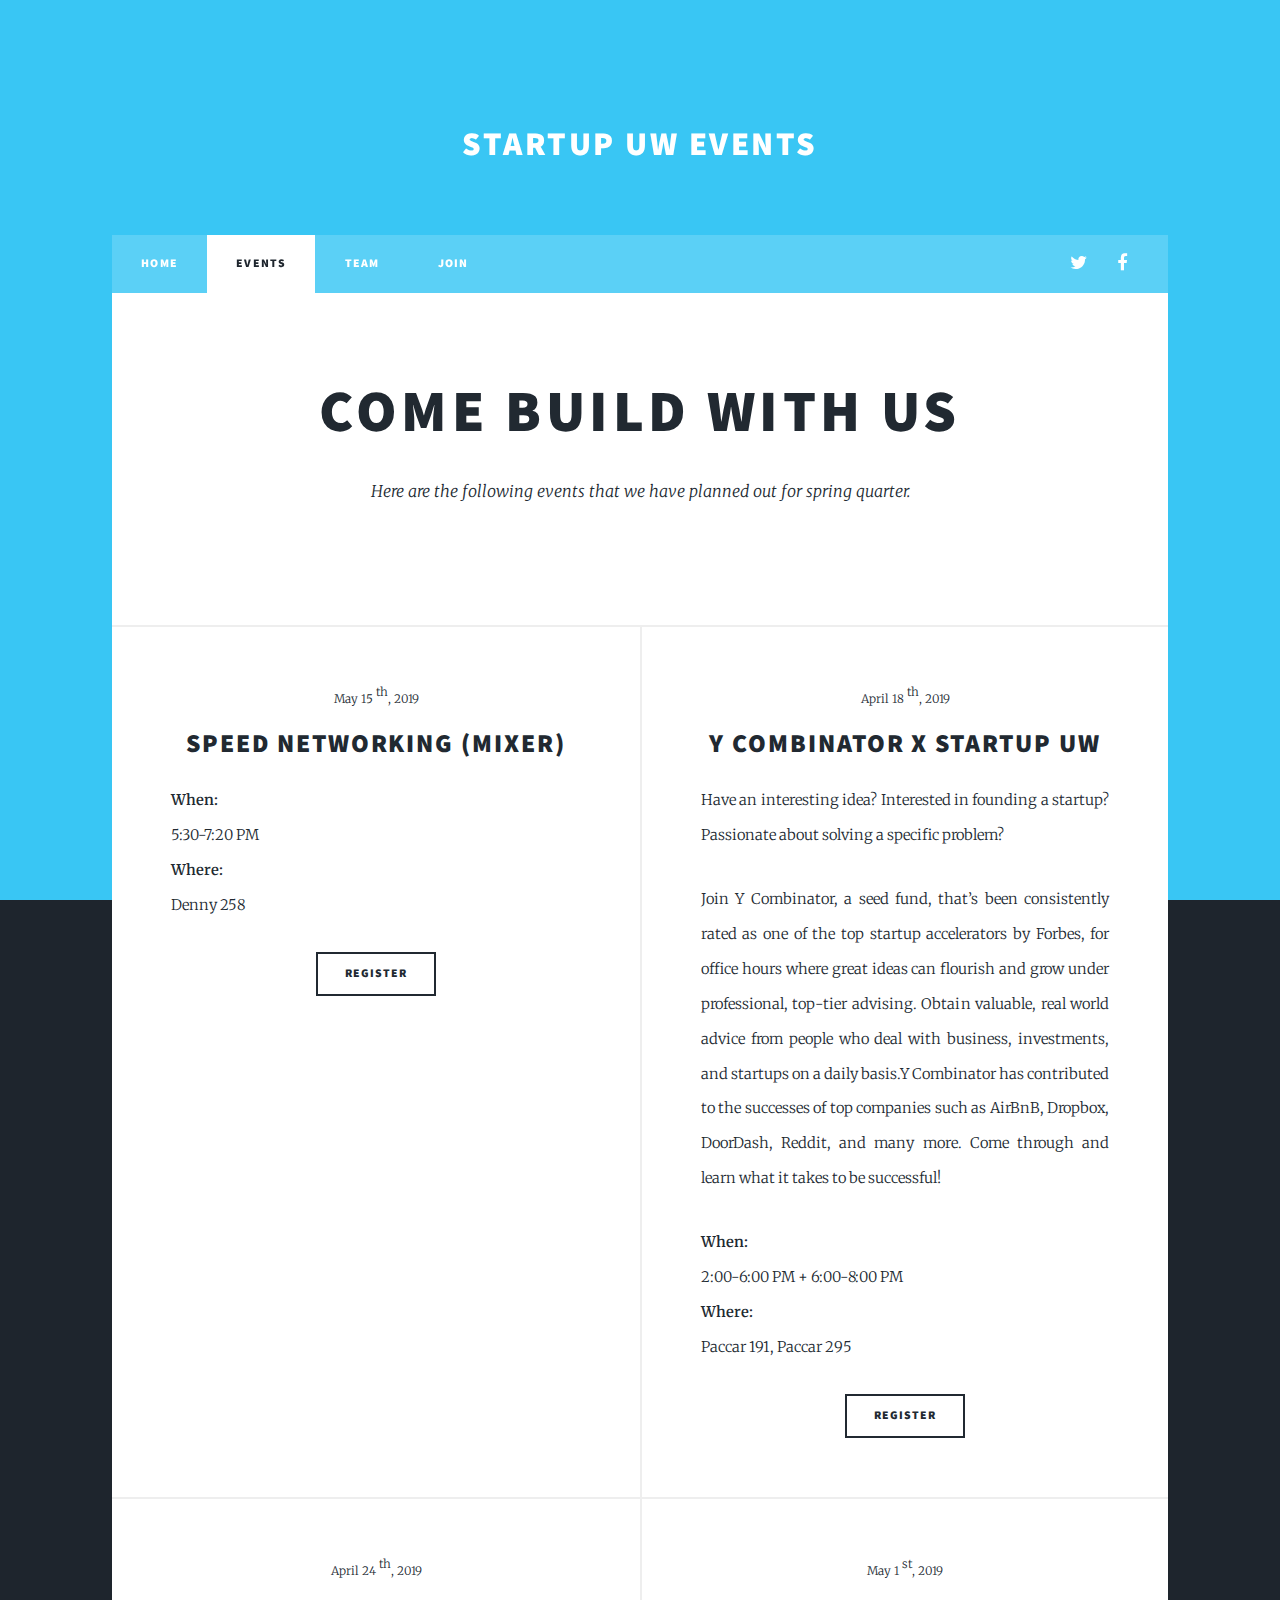
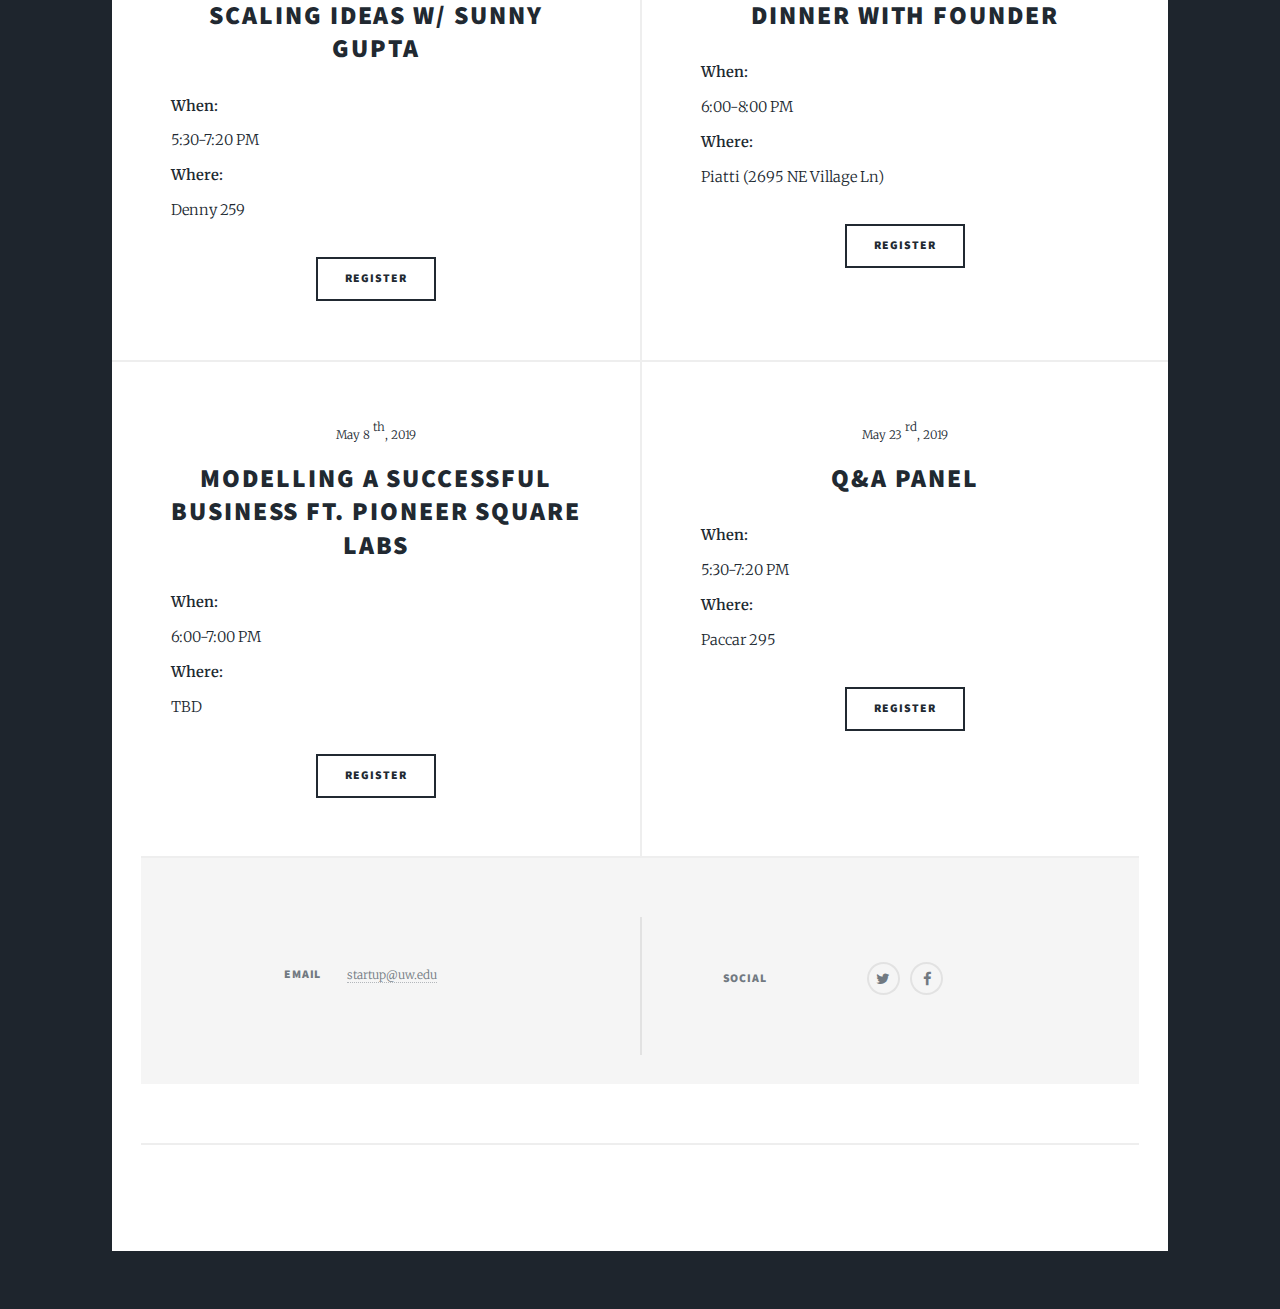
==== commit 8305df32: "updated events and profiles" ====
--- a/events.html
+++ b/events.html
@@ -1,4 +1,4 @@
-<!DOCTYPE HTML>
+﻿<!DOCTYPE HTML>
 <html>
     <head>
         <!-- Global site tag (gtag.js) - Google Analytics -->
@@ -67,7 +67,6 @@
             </nav>
             <!-- Main -->
             <div id="main">
-                <!-- Spring Quarter -->
                 <section class="post">
                     <header class="major">
                         <h1>Come build with us</h1>
@@ -77,6 +76,166 @@
                 <section class="posts">
                     <article>
                         <header>
+                            <span class="date">
+                                May 15
+                                <sup>th</sup>, 2019
+                            </span>
+                            <h2>Speed Networking (Mixer)</h2>
+                        </header>
+                        
+                        <p>
+                            <b>When:</b>
+                            <br>5:30-7:20 PM
+                            <br>
+                            <b>Where:</b>
+                            <br>Denny 258
+                        </p>
+                        <ul class="actions">
+                            <li>
+                                <a href="" target="_blank" class="button">Register</a>
+                            </li>
+                        </ul>
+                    </article>
+                    <article>
+                        <header>
+                            <span class="date">
+                                April 18
+                                <sup>th</sup>, 2019
+                            </span>
+                            <h2>Y Combinator x Startup UW</h2>
+                        </header>
+                        <p>
+                            Have an interesting idea? Interested in founding a startup? Passionate about solving a specific problem?
+                        </p>
+                        <p>
+                            Join Y Combinator, a seed fund, that’s been consistently rated as one of the top startup accelerators by Forbes, 
+                            for office hours where great ideas can flourish and grow under professional, top-tier advising. Obtain valuable, 
+                            real world advice from people who deal with business, investments, and startups on a daily basis.Y Combinator has 
+                            contributed to the successes of top companies such as AirBnB, Dropbox, DoorDash, Reddit, and many more. Come through 
+                            and learn what it takes to be successful!
+                        </p>
+                        <p>
+                            <b>When:</b>
+                            <br>2:00-6:00 PM + 6:00-8:00 PM
+                            <br>
+                            <b>Where:</b>
+                            <br>Paccar 191, Paccar 295
+                            <br>
+                        </p>
+                        <ul class="actions">
+                            <li>
+                                <a href="https://www.facebook.com/events/276625689917411/" target="_blank" class="button">Register</a>
+                            </li>
+                        </ul>
+                    </article>
+                    <article>
+                        <header>
+                            <span class="date">
+                                April 24
+                                <sup>th</sup>, 2019
+                            </span>
+                            <h2>Scaling Ideas w/ Sunny Gupta</h2>
+                        </header>
+                        
+                        <p>
+                            <b>When:</b>
+                            <br>5:30-7:20 PM
+                            <br>
+                            <b>Where:</b>
+                            <br>Denny 259
+                        </p>
+                        
+                        <ul class="actions">
+                            <li>
+                                <a href="" target="_blank"
+                                   class="button">Register</a>
+                            </li>
+                        </ul>
+                    </article>
+                    <article>
+                        <header>
+                            <span class="date">
+                                May 1
+                                <sup>st</sup>, 2019
+                            </span>
+                            <h2>Dinner with Founder</h2>
+                        </header>
+                        
+                        <p>
+                            <b>When:</b>
+                            <br>6:00-8:00 PM
+                            <br>
+                            <b>Where:</b>
+                            <br>Piatti (2695 NE Village Ln)
+
+                        </p>
+                        <ul class="actions">
+                            <li>
+                                <a href="" target="_blank"
+                                   class="button">Register</a>
+                            </li>
+                        </ul>
+                    </article>
+                    <article>
+                        <header>
+                            <span class="date">
+                                May 8
+                                <sup>th</sup>, 2019
+                            </span>
+                            <h2>Modelling a Successful Business ft. Pioneer Square Labs</h2>
+                        </header>
+
+                        <p>
+                            <b>When:</b>
+                            <br>6:00-7:00 PM
+                            <br>
+                            <b>Where:</b>
+                            <br>TBD
+
+                        </p>
+                        <ul class="actions">
+                            <li>
+                                <a href="" target="_blank"
+                                   class="button">Register</a>
+                            </li>
+                        </ul>
+                    </article>
+                    <article>
+                        <header>
+                            <span class="date">
+                                May 23
+                                <sup>rd</sup>, 2019
+                            </span>
+                            <h2>Q&A Panel</h2>
+                        </header>
+
+                        <p>
+                            <b>When:</b>
+                            <br>5:30-7:20 PM
+                            <br>
+                            <b>Where:</b>
+                            <br>Paccar 295
+
+                        </p>
+                        <ul class="actions">
+                            <li>
+                                <a href="" target="_blank"
+                                   class="button">Register</a>
+                            </li>
+                        </ul>
+                    </article>
+                </section>
+                <!-- Spring Quarter -->
+                <!--
+                <section class="post">
+                    <header class="major">
+                        <h1>Come build with us</h1>
+                        <p>Here are the following events that we have planned out for spring quarter.</p>
+                    </header>
+                </section>
+                <section class="posts">
+                    <article>
+                        <header>
                             <span class="date">April 19
                                 <sup>th</sup>, 2018</span>
                             <h2>Don’t Be A Zuckerberg: Talking About Enterprise Risk and Cybersecurity</h2>
@@ -130,7 +289,7 @@
                             <br>Starts exactly at 7:00 PM, doors open at 6:45 PM.
                             <br>
                             <b>Where:</b>
-                            <br>Deloitte Commons --> Paccar Hall
+                            <br>Deloitte Commons -> Paccar Hall
                             <br>
                         </p>
                         <ul class="actions">
@@ -201,7 +360,7 @@
                         </ul>
                     </article>
                 </section>
-                <!-- Winter Quarter -->
+                
                 <section class="post">
                     <header class="major">
                         <p>Here are the following events that we have planned out for winter quarter.</p>
@@ -307,7 +466,7 @@
                     <article>
                     </article>
                 </section>
-                <!-- Autumn Quarter -->
+                
                 <section class="post">
                     <header class="major">
                         <p>Here are the following events that we have planned out for fall quarter.</p>
@@ -409,6 +568,8 @@
                     </article>
                 </section>
             </div>
+                    -->
+
             <!-- Footer -->
             <footer id="footer">
                 <section class="split contact">
--- a/assets/css/main.css
+++ b/assets/css/main.css
@@ -1661,6 +1661,9 @@
 
 		}
 
+	.head-image {
+		width: 50% !important;
+	}
 	body {
 		color: #212931;
 	}
@@ -1816,7 +1819,7 @@
 
 		a:hover {
 			border-bottom-color: transparent;
-			color: #18bfef !important;
+			color: #000000 !important;
 		}
 
 	strong, b {
@@ -2025,7 +2028,7 @@
 		button:hover,
 		.button:hover {
 			box-shadow: inset 0 0 0 2px #18bfef;
-			color: #18bfef !important;
+			color: #000000 !important;
 		}
 
 		input[type="submit"].special,
@@ -2043,7 +2046,7 @@
 			input[type="button"].special:hover,
 			button.special:hover,
 			.button.special:hover {
-				background-color: #18bfef;
+				background-color: #000000;
 			}
 
 /* Form */
@@ -2413,8 +2416,10 @@
 		float: none;
 		border: 2px solid #d7d7d7;
 		border-radius: 50%;
-		width: 200px;
-		height: 200px;
+		width: 200px !important;
+		height: 200px !important;
+		align-self: center;
+		justify-content: center;
 		overflow: hidden;
 	}
 
@@ -2699,7 +2704,7 @@
 	}
 
 	ul.icons li a.icon:hover:before {
-		color: #18bfef;
+		color: #000000;
 	}
 
 	ul.icons.alt li .icon:before {
@@ -3033,12 +3038,12 @@
 			left: 0;
 			width: 100%;
 			height: 100%;
-			background-color: #212931;
-			background-image: url("../../images/totalbg.jpg");
-			background-size: auto,								auto,														100% cover;
-			background-position: center,								center,														top center;
-			background-repeat: repeat,								no-repeat,													no-repeat;
-			background-attachment: scroll,								scroll,														scroll;
+			background-color:#39C6F4 /*#212931*/;
+			/*background-image: url("../../images/full-logo.png");*/
+			background-size: 100% cover;
+			background-position: top center;
+			background-repeat: no-repeat;
+			background-attachment: scroll;
 			z-index: -1;
 		}
 
@@ -3088,7 +3093,7 @@
 
 	#intro {
 		color: #ffffff;
-		padding: 8rem 4rem 6rem 4rem ;
+		padding: 0rem 4rem 6rem 4rem ;
 		-moz-align-items: center;
 		-webkit-align-items: center;
 		-ms-align-items: center;
@@ -3104,7 +3109,7 @@
 		-moz-justify-content: -moz-flex-end;
 		-webkit-justify-content: -webkit-flex-end;
 		-ms-justify-content: -ms-flex-end;
-		justify-content: flex-end;
+		/*justify-content: flex-end;*/
 		-moz-transition: opacity 1s ease, -moz-transform 1s ease;
 		-webkit-transition: opacity 1s ease, -webkit-transform 1s ease;
 		-ms-transition: opacity 1s ease, -ms-transform 1s ease;
@@ -3113,7 +3118,7 @@
 		cursor: default;
 		text-align: center;
 		z-index: 1;
-		min-height: 100vh;
+		min-height: 40vh;
 	}
 
 		#intro input, #intro select, #intro textarea {
@@ -3166,8 +3171,8 @@
 			#intro input[type="button"]:hover,
 			#intro button:hover,
 			#intro .button:hover {
-				box-shadow: inset 0 0 0 2px #18bfef;
-				color: #18bfef !important;
+				box-shadow: inset 0 0 0 2px #000000;
+				color: #000000 !important;
 			}
 
 			#intro input[type="submit"].special,
@@ -3342,7 +3347,7 @@
 
 			#header a:hover {
 				border-bottom-color: transparent;
-				color: #18bfef !important;
+				color: #000000 !important;
 			}
 
 		#header strong, #header b {
@@ -3388,7 +3393,7 @@
 
 			#header .logo:hover {
 				border-color: #18bfef !important;
-				color: #18bfef !important;
+				color: #000000 !important;
 			}
 
 		@media screen and (max-width: 980px) {
@@ -3442,7 +3447,7 @@
 		}
 
 		#nav ul.icons li a.icon:hover:before {
-			color: #18bfef;
+			color: #000000;
 		}
 
 		#nav ul.icons.alt li .icon:before {
@@ -3676,6 +3681,7 @@
 				border-left-width: 2px;
 				border-style: solid;
 				border-top-width: 2px;
+	
 				text-align: center;
 			}
 
